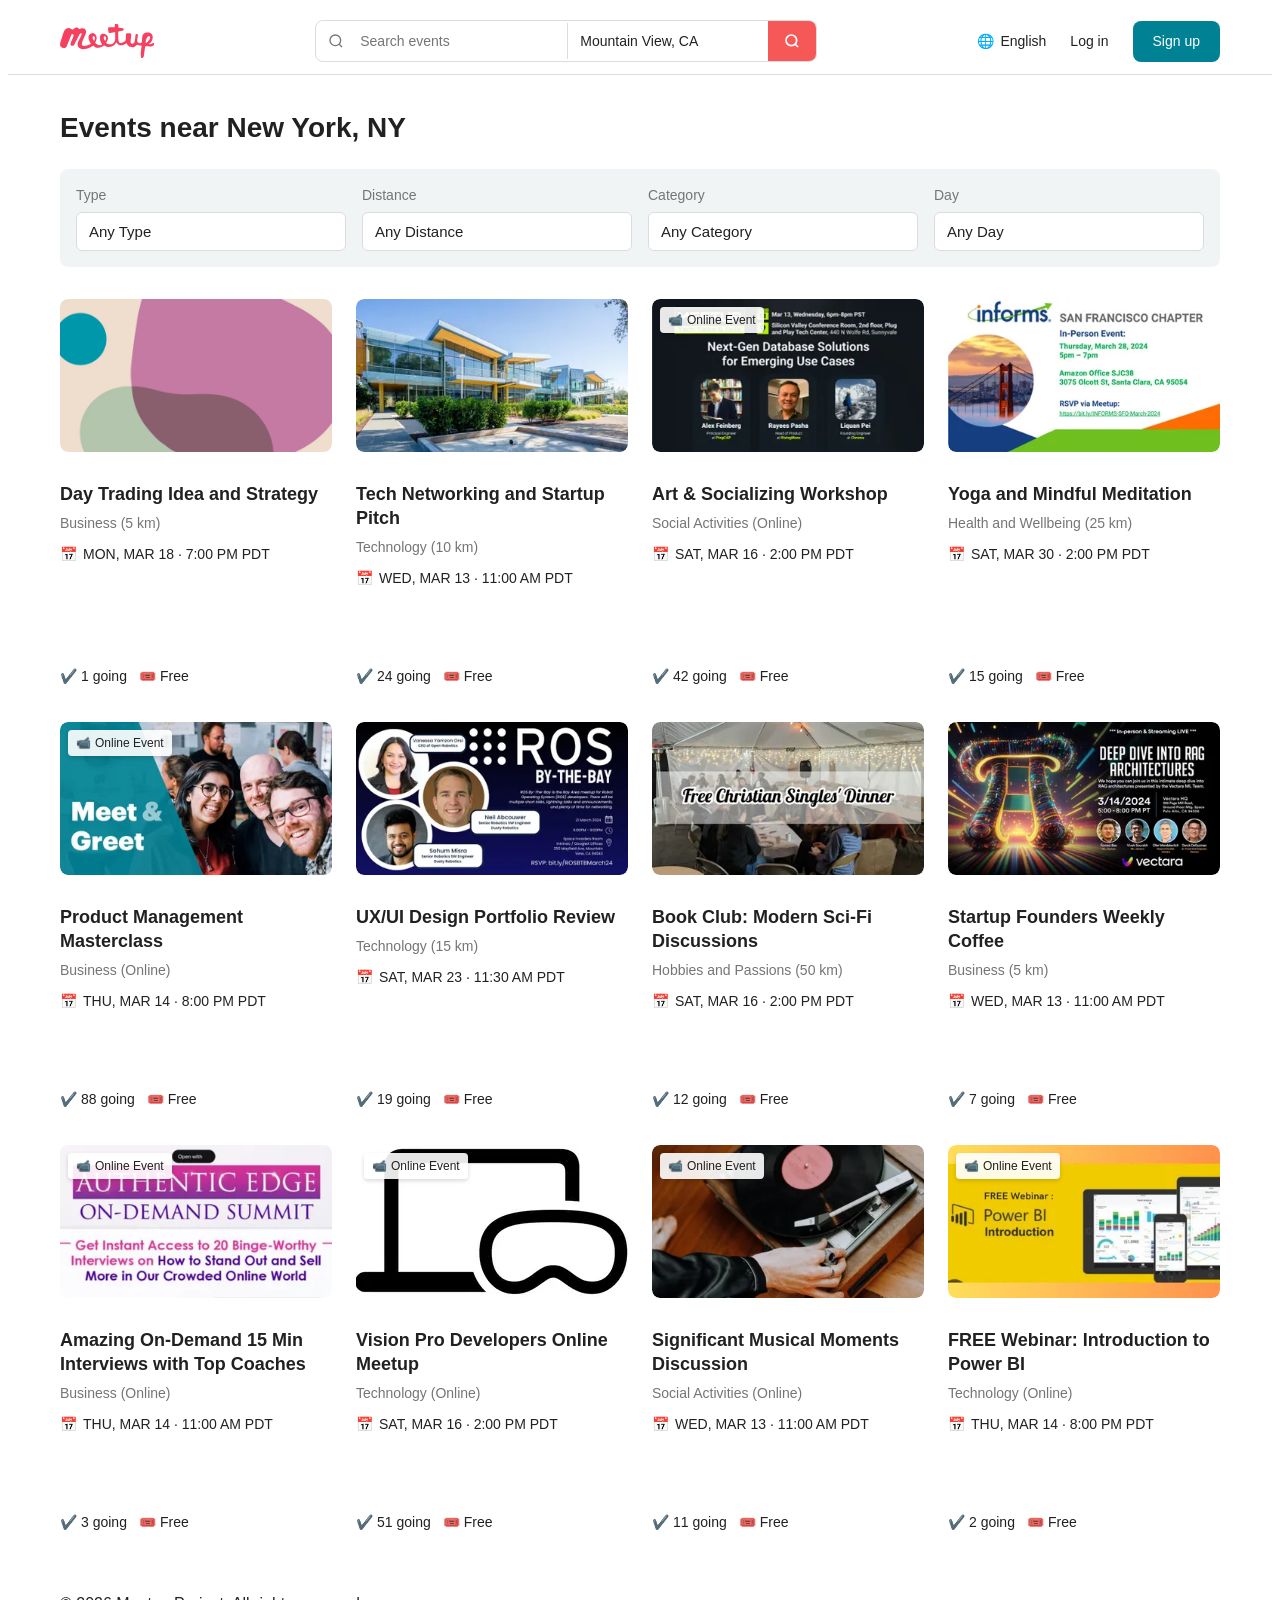
==== events.html @ db064e69 "feat: add Join Meetup banner section with precise colors and sizes from Figma" ====
<!doctype html>
<html lang="en">
  <head>
    <meta charset="UTF-8" />
    <meta name="viewport" content="width=device-width, initial-scale=1.0" />
    <link rel="stylesheet" href="styles/style.css" />
    <link rel="stylesheet" href="styles/filter.css" />
    <title>Document</title>
  </head>
  <body>
    <!-- 1. НАВБАР -->
    <header class="navbar">
      <div class="container navbarContent">
        <a href="index.html" class="navbarLogo">
          <img src="styles/images/logo.svg" alt="Meetup" />
        </a>

        <div class="navbarSearch">
          <div class="searchInputWrapper">
            <span class="searchIcon">
              <svg
                width="16"
                height="16"
                viewBox="0 0 24 24"
                fill="none"
                stroke="#757575"
                stroke-width="2"
              >
                <circle cx="11" cy="11" r="8"></circle>
                <line x1="21" y1="21" x2="16.65" y2="16.65"></line>
              </svg>
            </span>
            <input
              type="text"
              placeholder="Search events"
              class="searchEventsInput"
            />
          </div>

          <!-- ИСПРАВЛЕНО: Вместо инпута теперь селект выбора города -->
          <select class="searchLocationSelect">
            <option value="Mountain View, CA">Mountain View, CA</option>
            <option value="New York, NY">New York, NY</option>
            <option value="Orlando, FL">Orlando, FL</option>
          </select>

          <button class="navbarSearchBtn">
            <svg
              width="16"
              height="16"
              viewBox="0 0 24 24"
              fill="none"
              stroke="white"
              stroke-width="2.5"
            >
              <circle cx="11" cy="11" r="8"></circle>
              <line x1="21" y1="21" x2="16.65" y2="16.65"></line>
            </svg>
          </button>
        </div>

        <div class="navbarActions">
          <div class="langSelector">
            <span class="langGlobe">🌐</span>
            <span class="langText">English</span>
          </div>
          <a href="#" class="loginLink">Log in</a>
          <a href="#" class="signUpBtn">Sign up</a>
        </div>
      </div>
    </header>

    <!-- 2. ОСНОВНОЙ КОНТЕНТ -->
    <main class="container">
      <h1 class="pageTitle">Events near New York, NY</h1>

      <!-- Блок фильтров -->
      <div class="filtersContainer">
        <div class="filterGroup">
          <label for="filterType">Type</label>
          <select id="filterType">
            <option value="all">Any Type</option>
            <option value="Online">Online</option>
            <option value="Offline">Offline</option>
          </select>
        </div>

        <div class="filterGroup">
          <label for="filterDistance">Distance</label>
          <select id="filterDistance">
            <option value="all">Any Distance</option>
            <option value="5 km">5 km</option>
            <option value="10 km">10 km</option>
            <option value="15 km">15 km</option>
            <option value="25 km">25 km</option>
            <option value="50 km">50 km</option>
            <option value="75 km">75 km</option>
            <option value="100 km">100 km</option>
          </select>
        </div>

        <div class="filterGroup">
          <label for="filterCategory">Category</label>
          <select id="filterCategory">
            <option value="all">Any Category</option>
            <option value="Social Activities">Social Activities</option>
            <option value="Hobbies and Passions">Hobbies and Passions</option>
            <option value="Health and Wellbeing">Health and Wellbeing</option>
            <option value="Business">Business</option>
            <option value="Technology">Technology</option>
          </select>
        </div>

        <div class="filterGroup">
          <label for="filterDate">Day</label>
          <select id="filterDate">
            <option value="all">Any Day</option>
            <option value="Mar 13, 11:00 AM">Mar 13, 11:00 AM</option>
            <option value="Mar 14, 11:00 AM">Mar 14, 11:00 AM</option>
            <option value="Mar 14, 8:00 PM">Mar 14, 8:00 PM</option>
            <option value="Mar 16, 2:00 PM">Mar 16, 2:00 PM</option>
            <option value="Mar 23, 11:30 AM">Mar 23, 11:30 AM</option>
            <option value="Mar 30, 2:00 PM">Mar 30, 2:00 PM</option>
          </select>
        </div>
      </div>

      <div id="eventsGrid" class="eventsGrid"></div>
    </main>

    <!-- 3. ФУТЕР -->
    <footer class="footer">
      <div class="container footerContent">
        <p>&copy; 2026 Meetup Project. All rights reserved.</p>
      </div>
    </footer>
  </body>
  <script src="scripts/data.js"></script>
  <script src="scripts/main.js"></script>
</html>
---- styles/style.css ----
body {
  font-family: "Roboto", sans-serif;
  color: #212121;
  background-color: #ffffff;
  line-height: 1.5;
  -webkit-font-smoothing: antialiased;
}

input,
select,
textarea,
button {
  font-family: inherit;
}

.container {
  width: 100%;
  max-width: 1200px;
  margin: 0 auto;
  padding: 0 20px;
  box-sizing: border-box;
}
.searchLocationSelect {
  border: none;
  padding: 10px 40px 10px 12px;
  font-size: 14px;
  color: #212121;
  outline: none;
  width: 40%;
  background-color: #ffffff;
  cursor: pointer;

  appearance: none;
  -webkit-appearance: none;
  -moz-appearance: none;
  background-image: url("data:image/svg+xml;utf8,<svg xmlns='http://w3.org' width='24' height='24' viewBox='0 0 24 24' fill='none' stroke='%23757575' stroke-width='2' stroke-linecap='round' stroke-linejoin='round'><polyline points='6 9 12 15 18 9'></polyline></svg>");
  background-repeat: no-repeat;
  background-position: right 12px center;
  background-size: 14px;
}

.searchLocationSelect:focus,
.searchEventsInput:focus {
  outline: none;
}

a {
  text-decoration: none;
  color: inherit;
}

.navbar {
  background-color: #ffffff;
  border-bottom: 1px solid #dcdcdc;
  padding: 12px 0;
  position: sticky;
  top: 0;
  z-index: 100;
}

.navbarContent {
  display: flex;
  align-items: center;
  justify-content: space-between;
  gap: 20px;
}

/* Логотип */
.navbarLogo img {
  height: 34px;
  display: block;
}

/* Центральный поиск */
.navbarSearch {
  display: flex;
  align-items: center;
  border: 1px solid #dcdcdc;
  border-radius: 8px;
  overflow: hidden;
  max-width: 500px;
  width: 100%;
  background-color: #ffffff;
}

.searchInputWrapper {
  display: flex;
  align-items: center;
  flex: 1;
  border-right: 1px solid #dcdcdc;
  padding-left: 12px;
}

.searchIcon {
  display: flex;
  align-items: center;
  margin-right: 4px;
}

.searchEventsInput,
.searchLocationInput {
  border: none;
  padding: 10px 12px;
  font-size: 14px;
  color: #212121;
  outline: none;
  width: 100%;
}

.searchLocationInput {
  width: 40%;
}

.navbarSearchBtn {
  background-color: #f65858;
  border: none;
  padding: 0 16px;
  height: 40px;
  display: flex;
  align-items: center;
  justify-content: center;
  cursor: pointer;
  transition: background-color 0.2s ease;
}

.navbarSearchBtn:hover {
  background-color: #e04444;
}

.navbarActions {
  display: flex;
  align-items: center;
  gap: 24px;
}

.langSelector {
  display: flex;
  align-items: center;
  gap: 6px;
  cursor: pointer;
  font-size: 14px;
  font-weight: 500;
  color: #212121;
}

.loginLink {
  font-size: 14px;
  font-weight: 500;
  color: #212121;
  text-decoration: none;
  transition: color 0.2s ease;
}

.loginLink:hover {
  color: #f65858;
}

.signUpBtn {
  background-color: #008294;
  color: #ffffff;
  padding: 10px 20px;
  border-radius: 8px;
  font-size: 14px;
  font-weight: 500;
  text-decoration: none;
  transition: background-color 0.2s ease;
}

.signUpBtn:hover {
  background-color: #006977;
}
---- styles/filter.css ----
.pageTitle {
  font-size: 28px;
  font-weight: 700;
  color: #212121;
  margin: 32px 0 20px 0;
}

.filtersContainer {
  display: flex;
  gap: 16px;
  background-color: #f1f4f5;
  padding: 16px;
  border-radius: 8px;
  margin-bottom: 32px;
}

.filterGroup {
  display: flex;
  flex-direction: column;
  gap: 6px;
  flex: 1;
}

.filterGroup label {
  font-size: 14px;
  font-weight: 500;
  color: #757575;
}

.filterGroup select {
  font-size: 15px;
  color: #212121;
  padding: 10px 12px;
  border: 1px solid #dcdcdc;
  border-radius: 6px;
  background-color: #ffffff;
  outline: none;
  cursor: pointer;
  transition:
    border-color 0.2s ease,
    box-shadow 0.2s ease;
  appearance: none;
  -webkit-appearance: none;
  -moz-appearance: none;
  background-image: url("data:image/svg+xml;utf8,<svg xmlns='http://w3.org' width='24' height='24' viewBox='0 0 24 24' fill='none' stroke='%23757575' stroke-width='2' stroke-linecap='round' stroke-linejoin='round'><polyline points='6 9 12 15 18 9'></polyline></svg>");
  background-repeat: no-repeat;
  background-position: right 12px center;
  background-size: 16px;
  padding-right: 40px;
}

.filterGroup select:hover {
  border-color: #b0b0b0;
}

.filterGroup select:focus {
  border-color: #008294;
  box-shadow: 0 0 0 3px rgba(0, 130, 148, 0.15);
}

.noEventsMessage {
  font-size: 16px;
  color: #757575;
  grid-column: 1 / -1;
  text-align: center;
  padding: 40px 0;
}

.sectionHeader {
  display: flex;
  justify-content: space-between;
  align-items: center;
  margin-top: 40px;
  margin-bottom: 28px;
  border-bottom: 1px solid #f0f0f0;
  padding-bottom: 8px;
}

.sectionTitle {
  font-weight: 700;
  font-size: 28px;
  line-height: 36px;
  color: #212121;
  margin: 0;
}

.locationHighlight {
  color: #00798a;
  font-style: normal;
}

.seeAllLink {
  font-weight: 500;
  font-size: 16px;
  color: #00798a;
  line-height: 1;
  transition: color 0.2s ease;
}

.seeAllLink:hover {
  color: #006270;
  text-decoration: underline;
}

.indexEventsGrid,
.eventsGrid,
.onlineEventsGrid {
  display: flex;
  flex-direction: row;
  flex-wrap: wrap;
  gap: 24px;
  margin-top: 0px;
  margin-bottom: 48px;
}

.eventImageContainer {
  position: relative;
  width: 272px;
  height: 153px;
  overflow: hidden;
  border-radius: 8px;
}

.eventCard {
  width: 272px;
  height: 399px;
  background-color: #ffffff;
  display: flex;
  flex-direction: column;
  cursor: pointer;
  text-decoration: none;
  color: inherit;
}

.eventImage {
  width: 272px;
  height: 153px;
  object-fit: cover;
  display: block;
  border-radius: 8px;
}

.eventInfo {
  padding: 12px 0;
  display: flex;
  flex-direction: column;
  flex-grow: 1;
}

.eventTitle {
  font-weight: 700;
  font-size: 18px;
  line-height: 24px;
  color: #212121;
  margin-bottom: 8px;
}

.eventCategory {
  font-weight: 500;
  font-size: 14px;
  line-height: 18px;
  color: #757575;
  margin-bottom: 12px;
}

.eventDate {
  font-weight: 400;
  font-size: 14px;
  line-height: 20px;
  color: #212121;
  margin-bottom: 8px;
  display: flex;
  align-items: center;
  gap: 6px;
}

.eventMeta {
  display: flex;
  align-items: center;
  gap: 12px;
  font-weight: 400;
  font-size: 14px;
  line-height: 20px;
  color: #212121;
  margin-top: auto;
}

.eventAttendees,
.eventPrice {
  display: flex;
  align-items: center;
  gap: 4px;
}

.onlineBadge {
  position: absolute;
  top: 8px;
  left: 8px;
  background-color: rgba(255, 255, 255, 0.9);
  color: #212121;
  font-size: 12px;
  font-weight: 500;
  padding: 4px 8px;
  border-radius: 4px;
  box-shadow: 0 2px 4px rgba(0, 0, 0, 0.15);
  display: flex;
  align-items: center;
  z-index: 2;
  pointer-events: none;
}

.onlineIcon {
  margin-right: 4px;
  display: inline-block;
}
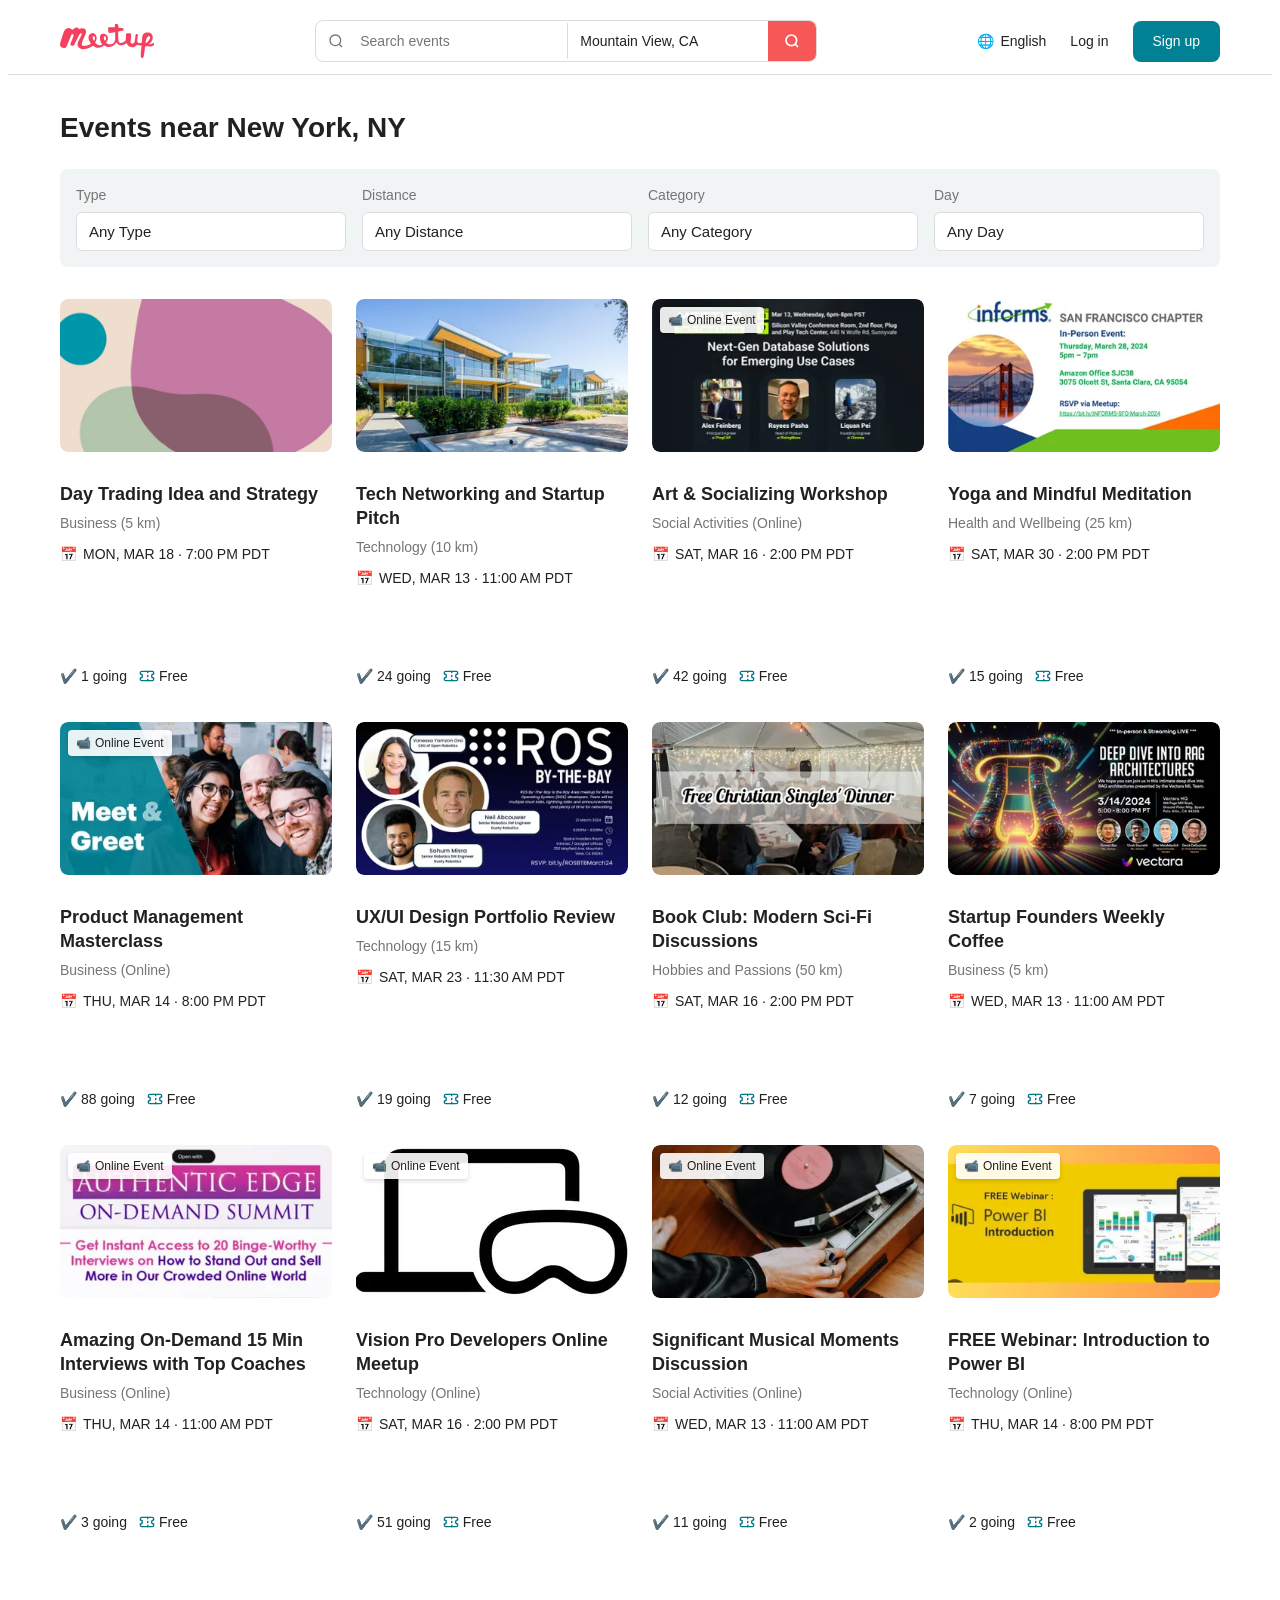
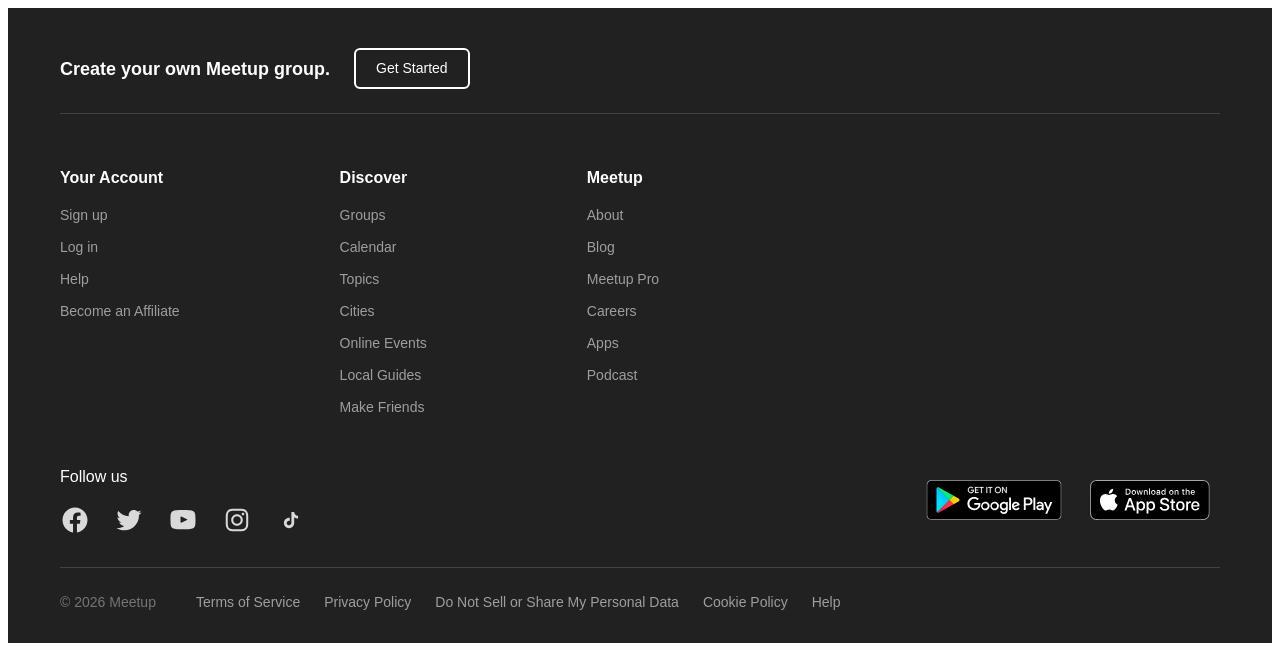
==== commit 0eb2ed32: "style: full remake of footer layout" ====
--- a/events.html
+++ b/events.html
@@ -8,7 +8,6 @@
     <title>Document</title>
   </head>
   <body>
-    <!-- 1. НАВБАР -->
     <header class="navbar">
       <div class="container navbarContent">
         <a href="index.html" class="navbarLogo">
@@ -36,8 +35,6 @@
               class="searchEventsInput"
             />
           </div>
-
-          <!-- ИСПРАВЛЕНО: Вместо инпута теперь селект выбора города -->
           <select class="searchLocationSelect">
             <option value="Mountain View, CA">Mountain View, CA</option>
             <option value="New York, NY">New York, NY</option>
@@ -69,12 +66,8 @@
         </div>
       </div>
     </header>
-
-    <!-- 2. ОСНОВНОЙ КОНТЕНТ -->
     <main class="container">
       <h1 class="pageTitle">Events near New York, NY</h1>
-
-      <!-- Блок фильтров -->
       <div class="filtersContainer">
         <div class="filterGroup">
           <label for="filterType">Type</label>
@@ -128,10 +121,148 @@
       <div id="eventsGrid" class="eventsGrid"></div>
     </main>
 
-    <!-- 3. ФУТЕР -->
     <footer class="footer">
       <div class="container footerContent">
-        <p>&copy; 2026 Meetup Project. All rights reserved.</p>
+        <div class="footerTopRow">
+          <span class="footerCreateText">Create your own Meetup group.</span>
+          <a href="events.html" class="footerGetStartedBtn">Get Started</a>
+        </div>
+        <div class="footerLinksRow">
+          <div class="footerColumn">
+            <h4 class="footerColumnTitle">Your Account</h4>
+            <a href="#" class="footerLink" onclick="event.preventDefault()"
+              >Sign up</a
+            >
+            <a href="#" class="footerLink" onclick="event.preventDefault()"
+              >Log in</a
+            >
+            <a href="#" class="footerLink" onclick="event.preventDefault()"
+              >Help</a
+            >
+            <a href="#" class="footerLink" onclick="event.preventDefault()"
+              >Become an Affiliate</a
+            >
+          </div>
+          <div class="footerColumn">
+            <h4 class="footerColumnTitle">Discover</h4>
+            <a href="#" class="footerLink" onclick="event.preventDefault()"
+              >Groups</a
+            >
+            <a href="#" class="footerLink" onclick="event.preventDefault()"
+              >Calendar</a
+            >
+            <a href="#" class="footerLink" onclick="event.preventDefault()"
+              >Topics</a
+            >
+            <a href="#" class="footerLink" onclick="event.preventDefault()"
+              >Cities</a
+            >
+            <a href="#" class="footerLink" onclick="event.preventDefault()"
+              >Online Events</a
+            >
+            <a href="#" class="footerLink" onclick="event.preventDefault()"
+              >Local Guides</a
+            >
+            <a href="#" class="footerLink" onclick="event.preventDefault()"
+              >Make Friends</a
+            >
+          </div>
+          <div class="footerColumn">
+            <h4 class="footerColumnTitle">Meetup</h4>
+            <a href="#" class="footerLink" onclick="event.preventDefault()"
+              >About</a
+            >
+            <a href="#" class="footerLink" onclick="event.preventDefault()"
+              >Blog</a
+            >
+            <a href="#" class="footerLink" onclick="event.preventDefault()"
+              >Meetup Pro</a
+            >
+            <a href="#" class="footerLink" onclick="event.preventDefault()"
+              >Careers</a
+            >
+            <a href="#" class="footerLink" onclick="event.preventDefault()"
+              >Apps</a
+            >
+            <a href="#" class="footerLink" onclick="event.preventDefault()"
+              >Podcast</a
+            >
+          </div>
+        </div>
+        <div class="footerSocialRow">
+          <div class="footerFollowBlock">
+            <span class="footerFollowText">Follow us</span>
+            <div class="footerSocialIcons">
+              <a href="#" onclick="event.preventDefault()"
+                ><img
+                  src="styles/images/Facebook.svg"
+                  alt="Facebook"
+                  class="socialIcon"
+              /></a>
+              <a href="#" onclick="event.preventDefault()"
+                ><img
+                  src="styles/images/Twitter.svg"
+                  alt="Twitter"
+                  class="socialIcon"
+              /></a>
+              <a href="#" onclick="event.preventDefault()"
+                ><img
+                  src="styles/images/YouTube.svg"
+                  alt="YouTube"
+                  class="socialIcon"
+              /></a>
+              <a href="#" onclick="event.preventDefault()"
+                ><img
+                  src="styles/images/Instagram.svg"
+                  alt="Instagram"
+                  class="socialIcon"
+              /></a>
+              <a href="#" onclick="event.preventDefault()"
+                ><img
+                  src="styles/images/TikTok.svg"
+                  alt="TikTok"
+                  class="socialIcon"
+              /></a>
+            </div>
+          </div>
+
+          <div class="footerAppLinks">
+            <a href="#" onclick="event.preventDefault()">
+              <img
+                src="styles/images/download2.svg"
+                alt="Get it on Google Play"
+                class="googlePlayImg"
+              />
+            </a>
+            <a href="#" onclick="event.preventDefault()">
+              <img
+                src="styles/images/download1.svg"
+                alt="Download on the App Store"
+                class="appStoreImg"
+              />
+            </a>
+          </div>
+        </div>
+        <div class="footerBottomRow">
+          <span class="footerCopyright">&copy; 2026 Meetup</span>
+          <div class="footerLegalLinks">
+            <a href="#" class="legalLink" onclick="event.preventDefault()"
+              >Terms of Service</a
+            >
+            <a href="#" class="legalLink" onclick="event.preventDefault()"
+              >Privacy Policy</a
+            >
+            <a href="#" class="legalLink" onclick="event.preventDefault()"
+              >Do Not Sell or Share My Personal Data</a
+            >
+            <a href="#" class="legalLink" onclick="event.preventDefault()"
+              >Cookie Policy</a
+            >
+            <a href="#" class="legalLink" onclick="event.preventDefault()"
+              >Help</a
+            >
+          </div>
+        </div>
       </div>
     </footer>
   </body>
--- a/styles/style.css
+++ b/styles/style.css
@@ -65,13 +65,11 @@
   gap: 20px;
 }
 
-/* Логотип */
 .navbarLogo img {
   height: 34px;
   display: block;
 }
 
-/* Центральный поиск */
 .navbarSearch {
   display: flex;
   align-items: center;
@@ -169,3 +167,318 @@
 .signUpBtn:hover {
   background-color: #006977;
 }
+
+.popularCitiesSection {
+  margin-top: 48px;
+  margin-bottom: 60px;
+}
+
+.citiesMainTitle {
+  font-weight: 700;
+  font-size: 28px;
+  line-height: 36px;
+  color: #212121;
+  margin: 0 0 8px 0;
+}
+
+.citiesSubtitle {
+  font-weight: 400;
+  font-size: 16px;
+  line-height: 24px;
+  color: #757575;
+  margin-bottom: 32px;
+}
+
+.citiesContainer {
+  display: flex;
+  flex-direction: row;
+  flex-wrap: nowrap;
+  justify-content: space-between;
+  gap: 20px;
+  width: 100%;
+}
+
+.cityCard {
+  display: flex;
+  flex-direction: column;
+  align-items: center;
+  gap: 16px;
+  cursor: pointer;
+  transition: transform 0.2s ease;
+}
+
+.cityCard:hover {
+  transform: translateY(-4px);
+}
+
+.cityImageWrapper {
+  width: 205px;
+  height: 205px;
+  border-radius: 50%;
+  overflow: hidden;
+  box-shadow: 0 4px 12px rgba(0, 0, 0, 0.05);
+}
+
+.cityImage {
+  width: 100%;
+  height: 100%;
+  object-fit: cover;
+  display: block;
+}
+
+.cityName {
+  font-weight: 700;
+  font-size: 16px;
+  line-height: 20px;
+  color: #212121;
+}
+
+.friendshipsSection {
+  margin-top: 48px;
+  margin-bottom: 64px;
+}
+
+.friendshipsMainTitle {
+  font-weight: 700;
+  font-size: 28px;
+  line-height: 36px;
+  color: #212121;
+  margin: 0 0 8px 0;
+}
+
+.friendshipsSubtitle {
+  font-weight: 400;
+  font-size: 16px;
+  line-height: 24px;
+  color: #757575;
+  margin-bottom: 32px;
+  max-width: 900px;
+}
+
+.friendshipsContainer {
+  display: flex;
+  flex-direction: row;
+  flex-wrap: nowrap;
+  justify-content: space-between;
+  gap: 32px;
+  width: 100%;
+}
+
+.friendshipCard {
+  flex: 1;
+  display: flex;
+  flex-direction: column;
+  align-items: flex-start;
+}
+
+.friendshipImgWrapper {
+  width: 376px;
+  height: 192px;
+  border-radius: 8px;
+  overflow: hidden;
+  margin-bottom: 20px;
+}
+
+.friendshipImage {
+  width: 100%;
+  height: 100%;
+  object-fit: cover;
+  display: block;
+}
+
+.friendshipCardTitle {
+  font-weight: 700;
+  font-size: 18px;
+  line-height: 24px;
+  color: #212121;
+  margin: 0 0 12px 0;
+  min-height: 48px;
+}
+
+.friendshipCardDescription {
+  font-weight: 400;
+  font-size: 14px;
+  line-height: 20px;
+  color: #757575;
+  margin-bottom: 16px;
+  display: block;
+  height: 80px;
+  overflow: hidden;
+}
+
+.friendshipCardLink {
+  font-weight: 500;
+  font-size: 14px;
+  line-height: 18px;
+  color: #00798a;
+  text-decoration: none;
+  margin-top: auto;
+  transition: color 0.2s ease;
+}
+
+.friendshipCardLink:hover {
+  color: #006270;
+  text-decoration: underline;
+}
+
+.footer {
+  background-color: #212121;
+  color: #ffffff;
+  padding: 40px 0 30px 0;
+  margin-top: 64px;
+  width: 100%;
+}
+
+.footerContent {
+  display: flex;
+  flex-direction: column;
+}
+
+.footerTopRow {
+  display: flex;
+  flex-direction: row;
+  align-items: center;
+  gap: 24px;
+  border-bottom: 1px solid #424242;
+  padding-bottom: 24px;
+  margin-bottom: 32px;
+}
+
+.footerCreateText {
+  font-weight: 700;
+  font-size: 18px;
+  line-height: 24px;
+}
+
+.footerGetStartedBtn {
+  display: inline-block;
+  border: 2px solid #ffffff;
+  color: #ffffff;
+  font-weight: 500;
+  font-size: 14px;
+  padding: 8px 20px;
+  border-radius: 6px;
+  text-decoration: none;
+  transition:
+    background-color 0.2s ease,
+    color 0.2s ease;
+}
+
+.footerGetStartedBtn:hover {
+  background-color: #ffffff;
+  color: #212121;
+}
+
+.footerLinksRow {
+  display: flex;
+  flex-direction: row;
+  justify-content: flex-start;
+  gap: 160px;
+  margin-bottom: 48px;
+}
+
+.footerColumn {
+  display: flex;
+  flex-direction: column;
+  gap: 12px;
+}
+
+.footerColumnTitle {
+  font-weight: 700;
+  font-size: 16px;
+  line-height: 22px;
+  color: #ffffff;
+  margin-bottom: 4px;
+}
+
+.footerLink {
+  font-weight: 400;
+  font-size: 14px;
+  line-height: 20px;
+  color: #9e9e9e;
+  text-decoration: none;
+  transition: color 0.2s ease;
+}
+
+.footerLink:hover {
+  color: #ffffff;
+}
+
+.footerSocialRow {
+  display: flex;
+  flex-direction: row;
+  justify-content: space-between;
+  align-items: center;
+  border-bottom: 1px solid #424242;
+  padding-bottom: 32px;
+  margin-bottom: 24px;
+}
+
+.footerFollowBlock {
+  display: flex;
+  flex-direction: column;
+  gap: 16px;
+}
+
+.footerFollowText {
+  font-weight: 500;
+  font-size: 16px;
+  color: #ffffff;
+}
+
+.footerSocialIcons {
+  display: flex;
+  flex-direction: row;
+  gap: 24px;
+}
+
+.socialIcon {
+  width: 30px;
+  height: 30px;
+  object-fit: contain;
+  display: block;
+}
+
+.footerAppLinks {
+  display: flex;
+  flex-direction: row;
+  gap: 16px;
+}
+
+.appStoreImg,
+.googlePlayImg {
+  width: 140px;
+  height: 40px;
+  object-fit: contain;
+  display: block;
+}
+
+.footerBottomRow {
+  display: flex;
+  flex-direction: row;
+  align-items: center;
+  gap: 40px;
+}
+
+.footerCopyright {
+  font-size: 14px;
+  color: #757575;
+}
+
+.footerLegalLinks {
+  display: flex;
+  flex-direction: row;
+  flex-wrap: wrap;
+  gap: 24px;
+}
+
+.legalLink {
+  font-size: 14px;
+  color: #9e9e9e;
+  text-decoration: none;
+  transition: color 0.2s ease;
+}
+
+.legalLink:hover {
+  color: #ffffff;
+}
--- a/styles/filter.css
+++ b/styles/filter.css
@@ -192,6 +192,12 @@
   gap: 4px;
 }
 
+.ticketIcon {
+  color: #00798a;
+  stroke: currentColor;
+  flex-shrink: 0;
+}
+
 .onlineBadge {
   position: absolute;
   top: 8px;
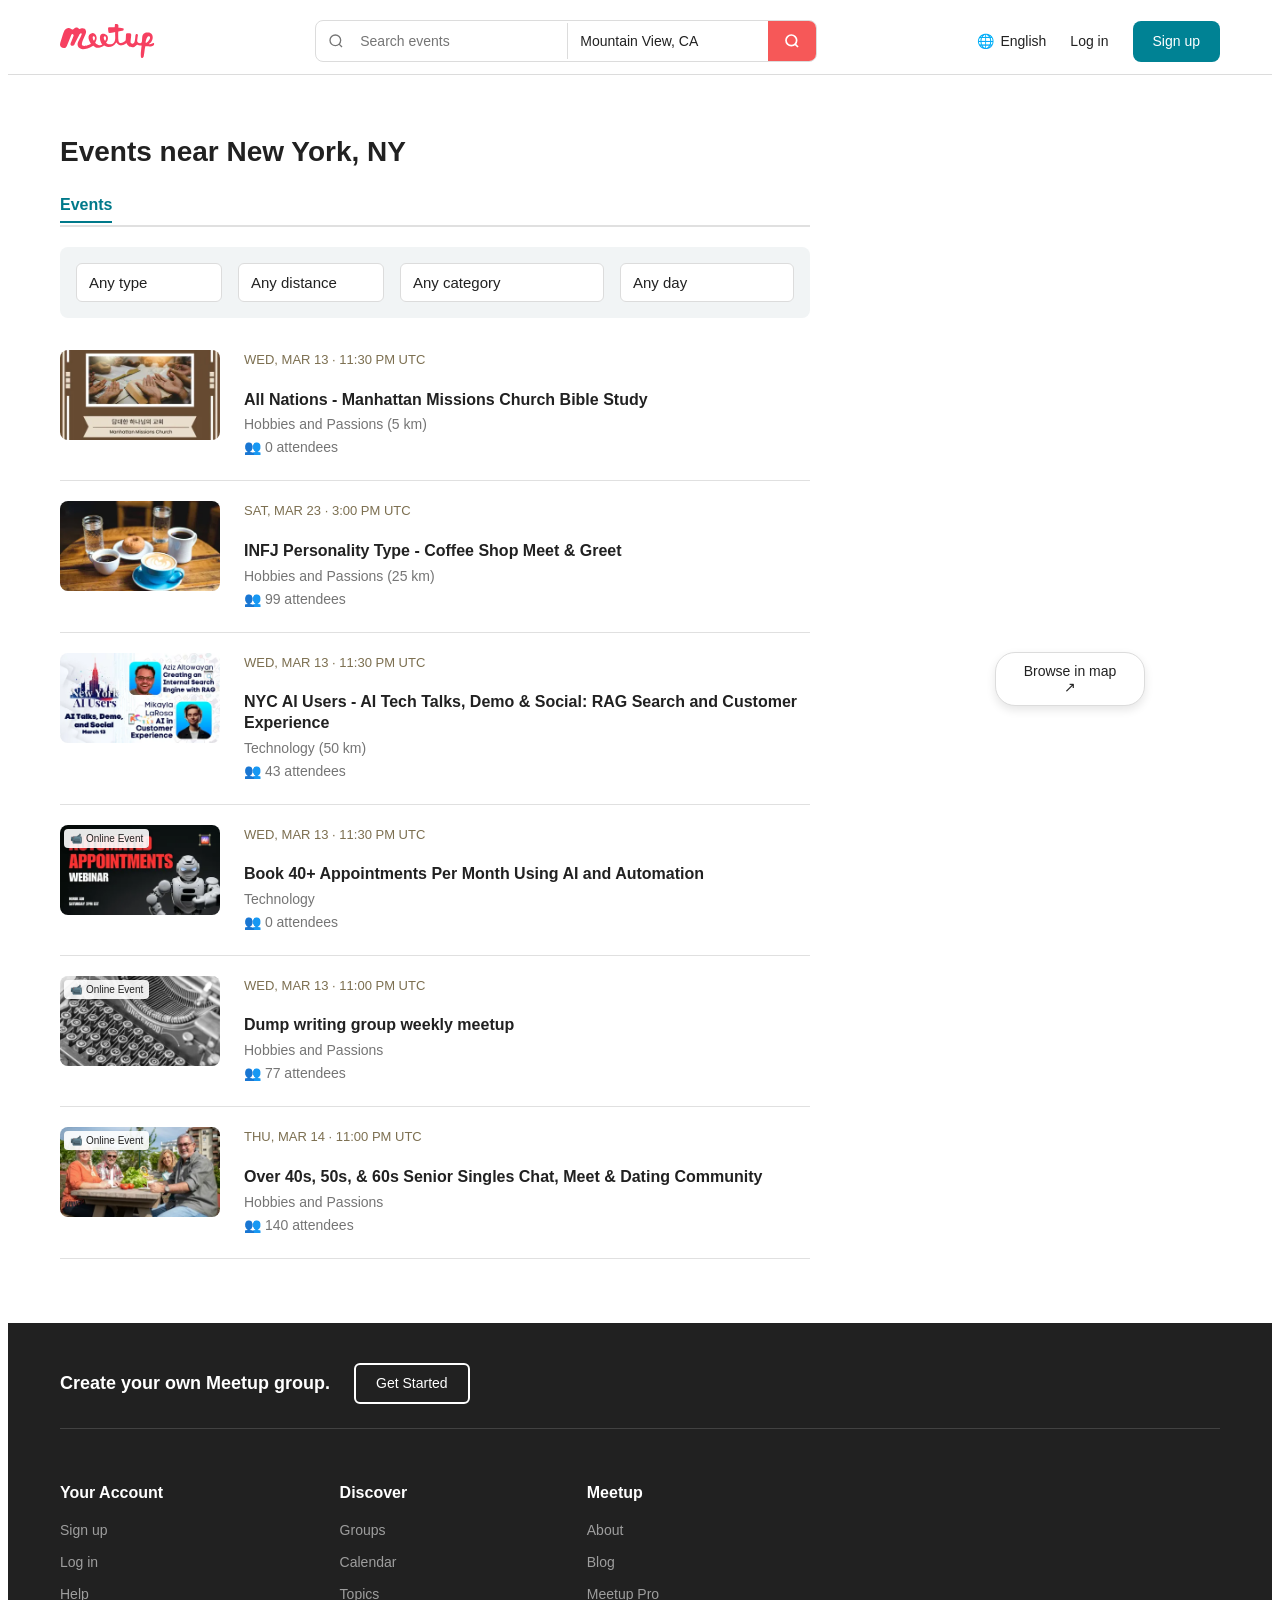
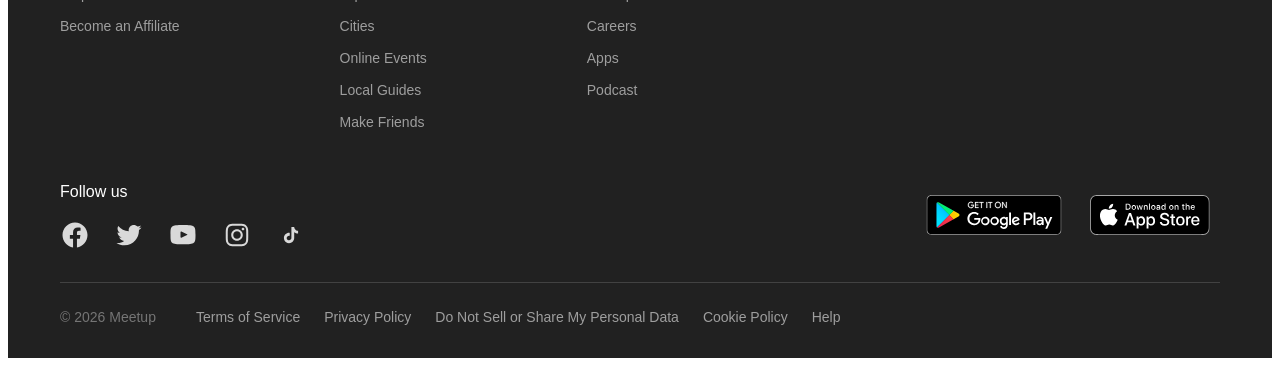
==== commit cc7b3a67: "feat: configure main page to display all 12 cards divided into 8 events and 4 online specials" ====
--- a/events.html
+++ b/events.html
@@ -66,59 +66,77 @@
         </div>
       </div>
     </header>
-    <main class="container">
-      <h1 class="pageTitle">Events near New York, NY</h1>
-      <div class="filtersContainer">
-        <div class="filterGroup">
-          <label for="filterType">Type</label>
-          <select id="filterType">
-            <option value="all">Any Type</option>
-            <option value="Online">Online</option>
-            <option value="Offline">Offline</option>
-          </select>
-        </div>
-
-        <div class="filterGroup">
-          <label for="filterDistance">Distance</label>
-          <select id="filterDistance">
-            <option value="all">Any Distance</option>
-            <option value="5 km">5 km</option>
-            <option value="10 km">10 km</option>
-            <option value="15 km">15 km</option>
-            <option value="25 km">25 km</option>
-            <option value="50 km">50 km</option>
-            <option value="75 km">75 km</option>
-            <option value="100 km">100 km</option>
-          </select>
-        </div>
-
-        <div class="filterGroup">
-          <label for="filterCategory">Category</label>
-          <select id="filterCategory">
-            <option value="all">Any Category</option>
-            <option value="Social Activities">Social Activities</option>
-            <option value="Hobbies and Passions">Hobbies and Passions</option>
-            <option value="Health and Wellbeing">Health and Wellbeing</option>
-            <option value="Business">Business</option>
-            <option value="Technology">Technology</option>
-          </select>
-        </div>
-
-        <div class="filterGroup">
-          <label for="filterDate">Day</label>
-          <select id="filterDate">
-            <option value="all">Any Day</option>
-            <option value="Mar 13, 11:00 AM">Mar 13, 11:00 AM</option>
-            <option value="Mar 14, 11:00 AM">Mar 14, 11:00 AM</option>
-            <option value="Mar 14, 8:00 PM">Mar 14, 8:00 PM</option>
-            <option value="Mar 16, 2:00 PM">Mar 16, 2:00 PM</option>
-            <option value="Mar 23, 11:30 AM">Mar 23, 11:30 AM</option>
-            <option value="Mar 30, 2:00 PM">Mar 30, 2:00 PM</option>
-          </select>
-        </div>
-      </div>
-
-      <div id="eventsGrid" class="eventsGrid"></div>
+    <main class="container eventsPageLayout">
+      <div class="eventsLeftColumn">
+        <h1 class="pageTitle">Events near New York, NY</h1>
+
+        <div class="eventsTabHeader">
+          <span class="activeTab">Events</span>
+        </div>
+        <div class="filtersContainer">
+          <div class="filterGroup">
+            <select id="filterType">
+              <option value="all">Any type</option>
+              <option value="Online">Online</option>
+              <option value="Offline">Offline</option>
+            </select>
+          </div>
+
+          <div class="filterGroup">
+            <select id="filterDistance">
+              <option value="all">Any distance</option>
+              <option value="5 km">5 km</option>
+              <option value="10 km">10 km</option>
+              <option value="15 km">15 km</option>
+              <option value="25 km">25 km</option>
+              <option value="50 km">50 km</option>
+              <option value="75 km">75 km</option>
+              <option value="100 km">100 km</option>
+            </select>
+          </div>
+
+          <div class="filterGroup">
+            <select id="filterCategory">
+              <option value="all">Any category</option>
+              <option value="Social Activities">Social Activities</option>
+              <option value="Hobbies and Passions">Hobbies and Passions</option>
+              <option value="Health and Wellbeing">Health and Wellbeing</option>
+              <option value="Business">Business</option>
+              <option value="Technology">Technology</option>
+            </select>
+          </div>
+
+          <div class="filterGroup">
+            <select id="filterDate">
+              <option value="all">Any day</option>
+              <option value="Mar 13, 11:00 AM">Mar 13, 11:00 AM</option>
+              <option value="Mar 14, 11:00 AM">Mar 14, 11:00 AM</option>
+              <option value="Mar 14, 8:00 PM">Mar 14, 8:00 PM</option>
+              <option value="Mar 16, 2:00 PM">Mar 16, 2:00 PM</option>
+              <option value="Mar 23, 11:30 AM">Mar 23, 11:30 AM</option>
+              <option value="Mar 30, 2:00 PM">Mar 30, 2:00 PM</option>
+            </select>
+          </div>
+        </div>
+        <div id="eventsGrid" class="eventsListContainer"></div>
+      </div>
+
+       <div class="mapWidgetContainer">
+            <iframe 
+              src="https://google.com" 
+              width="100%" 
+              height="260" 
+              style="border:0; display:block;" 
+              allowfullscreen="" 
+              loading="lazy" 
+              referrerpolicy="no-referrer-when-downgrade">
+            </iframe>
+            <button class="browseInMapBtn" onclick="event.preventDefault();">
+              Browse in map ↗
+            </button>
+          </div>
+        </div>
+      </div>
     </main>
 
     <footer class="footer">
--- a/styles/filter.css
+++ b/styles/filter.css
@@ -219,3 +219,150 @@
   margin-right: 4px;
   display: inline-block;
 }
+
+.eventsPageLayout {
+  display: flex;
+  flex-direction: row;
+  justify-content: space-between;
+  gap: 48px;
+  margin-top: 24px;
+}
+
+.eventsLeftColumn {
+  flex: 1;
+  max-width: 750px;
+}
+
+.eventsRightColumn {
+  width: 360px;
+}
+
+.eventsTabHeader {
+  border-bottom: 2px solid #e0e0e0;
+  margin-bottom: 20px;
+  padding-bottom: 8px;
+}
+
+.activeTab {
+  font-weight: 700;
+  color: #00798a;
+  border-bottom: 2px solid #00798a;
+  padding-bottom: 8px;
+}
+
+/* --- СТИЛИ ДЛЯ СТРОКИ МЕРОПРИЯТИЯ (LIST VIEW) --- */
+.eventsListContainer {
+  display: flex;
+  flex-direction: column;
+  gap: 20px;
+}
+
+.eventListRow {
+  display: flex;
+  flex-direction: row;
+  gap: 24px;
+  padding-bottom: 20px;
+  border-bottom: 1px solid #e0e0e0;
+  cursor: pointer;
+}
+
+.eventListImageWrapper {
+  position: relative;
+  width: 160px;
+  height: 90px;
+  border-radius: 8px;
+  overflow: hidden;
+  flex-shrink: 0;
+}
+
+.eventListImage {
+  width: 160px;
+  height: 90px;
+  object-fit: cover;
+  display: block;
+}
+
+.eventListInfo {
+  display: flex;
+  flex-direction: column;
+  justify-content: flex-start;
+}
+
+.eventListDate {
+  font-size: 13px;
+  font-weight: 500;
+  color: #7c6f50;
+  text-transform: uppercase;
+  margin-bottom: 4px;
+}
+
+.eventListTitle {
+  font-size: 16px;
+  font-weight: 700;
+  color: #212121;
+  line-height: 1.3;
+  margin-bottom: 4px;
+}
+
+.eventListCategory,
+.eventListAttendees {
+  font-size: 14px;
+  color: #757575;
+  margin-bottom: 2px;
+}
+
+/* --- СТИЛИ ДЛЯ ВИДЖЕТА КАРТЫ СБОКУ --- */
+.mapStickyWrapper {
+  position: sticky;
+  top: 90px;
+  background: #ffffff;
+  padding: 16px;
+  border-radius: 12px;
+  box-shadow: 0 4px 12px rgba(0, 0, 0, 0.05);
+}
+
+.mapLabel {
+  font-size: 14px;
+  color: #757575;
+}
+
+.mapLocationTitle {
+  font-size: 20px;
+  font-weight: 700;
+  color: #212121;
+  margin-bottom: 16px;
+}
+
+.mapWidgetContainer {
+  position: relative;
+  border-radius: 8px;
+  overflow: hidden;
+}
+
+.browseInMapBtn {
+  position: absolute;
+  top: 50%;
+  left: 50%;
+  transform: translate(-50%, -50%);
+  background-color: #ffffff;
+  color: #212121;
+  border: 1px solid #dcdcdc;
+  padding: 10px 20px;
+  border-radius: 20px;
+  font-weight: 500;
+  font-size: 14px;
+  cursor: pointer;
+  box-shadow: 0 4px 10px rgba(0, 0, 0, 0.1);
+  z-index: 10;
+  transition: background-color 0.2s;
+}
+
+.browseInMapBtn:hover {
+  background-color: #f5f5f5;
+}
+.eventListImageWrapper .onlineBadge {
+  top: 4px;
+  left: 4px;
+  padding: 2px 6px;
+  font-size: 10px;
+}
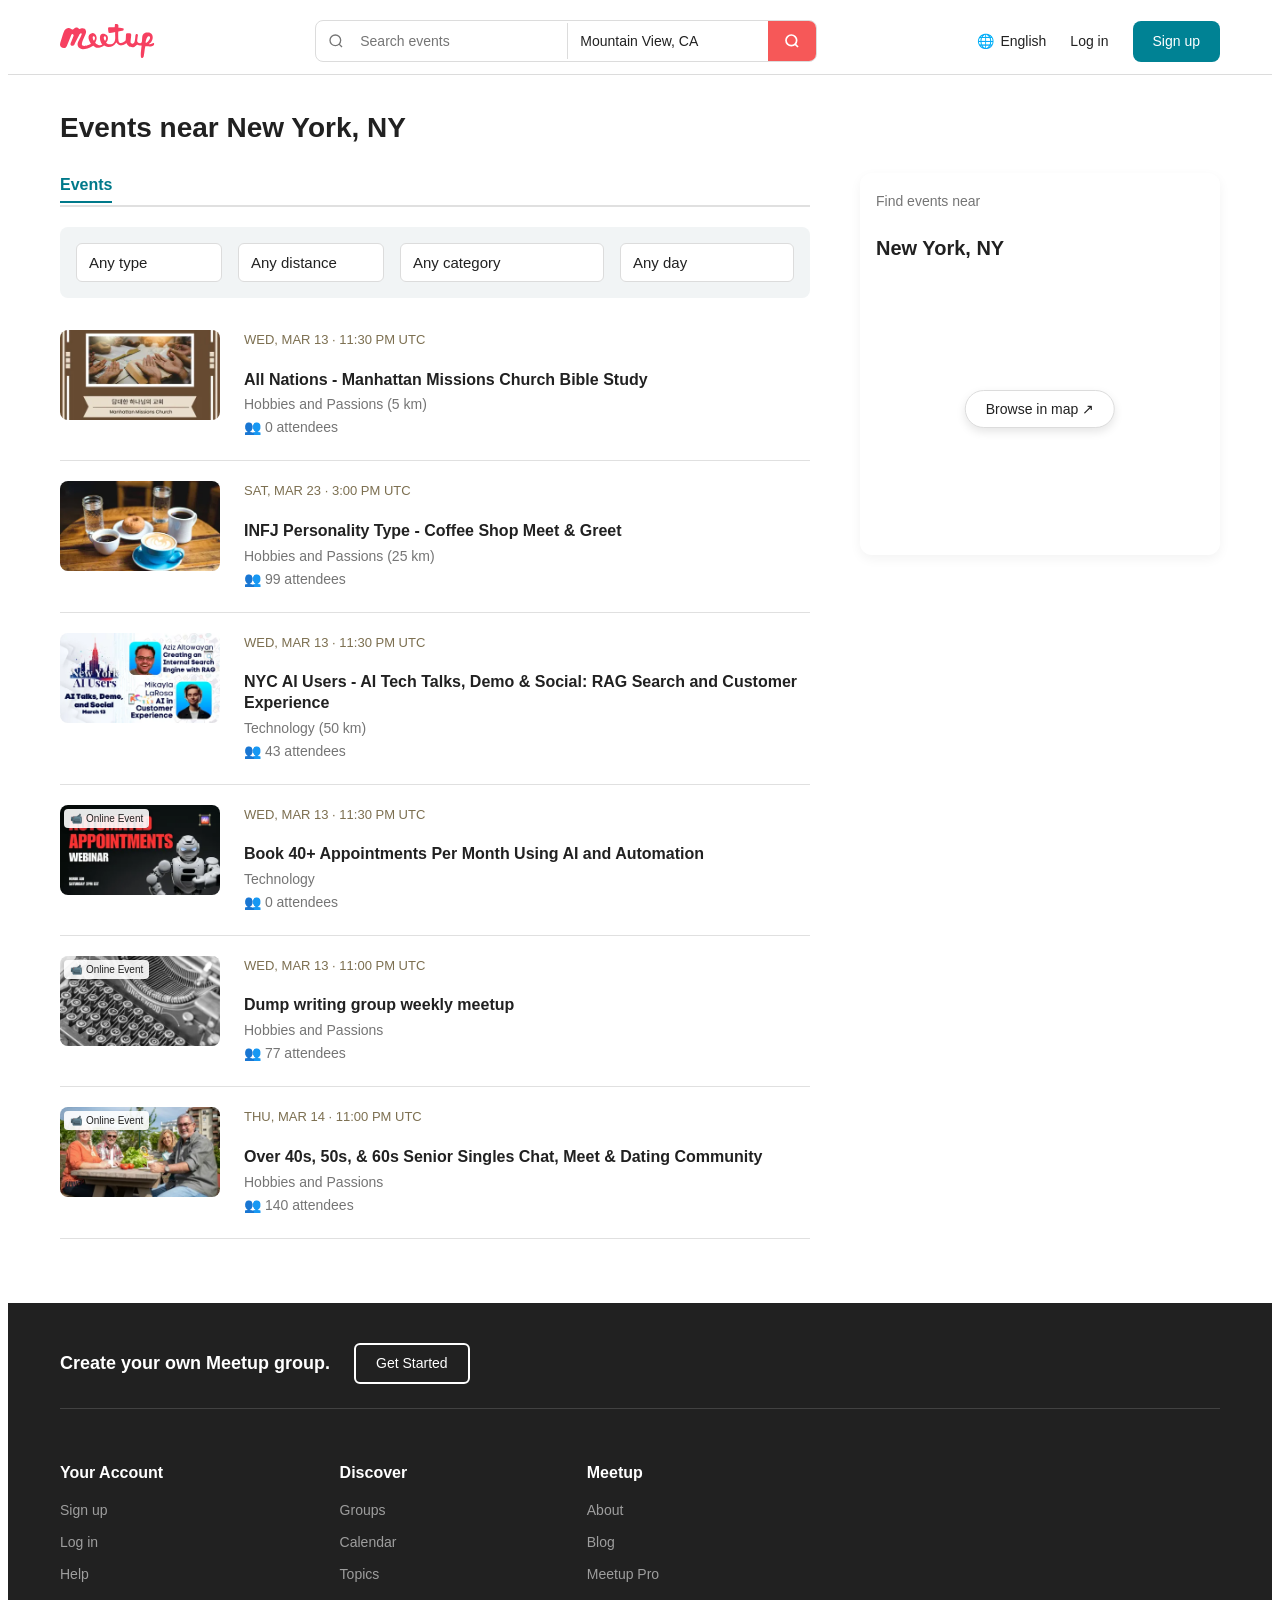
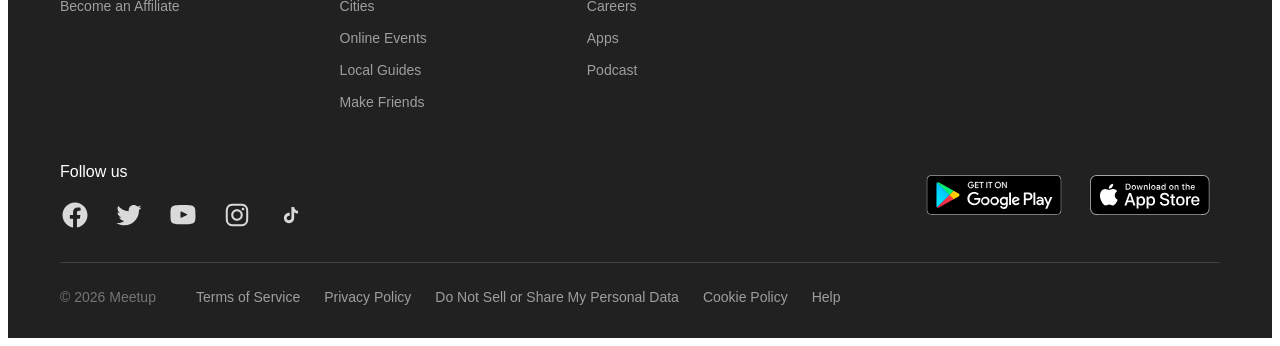
==== commit 4ea1f446: "fix: resolve minor layout bugs and enable map widget rendering" ====
--- a/events.html
+++ b/events.html
@@ -66,79 +66,92 @@
         </div>
       </div>
     </header>
-    <main class="container eventsPageLayout">
-      <div class="eventsLeftColumn">
-        <h1 class="pageTitle">Events near New York, NY</h1>
-
-        <div class="eventsTabHeader">
-          <span class="activeTab">Events</span>
-        </div>
-        <div class="filtersContainer">
-          <div class="filterGroup">
-            <select id="filterType">
-              <option value="all">Any type</option>
-              <option value="Online">Online</option>
-              <option value="Offline">Offline</option>
-            </select>
-          </div>
-
-          <div class="filterGroup">
-            <select id="filterDistance">
-              <option value="all">Any distance</option>
-              <option value="5 km">5 km</option>
-              <option value="10 km">10 km</option>
-              <option value="15 km">15 km</option>
-              <option value="25 km">25 km</option>
-              <option value="50 km">50 km</option>
-              <option value="75 km">75 km</option>
-              <option value="100 km">100 km</option>
-            </select>
-          </div>
-
-          <div class="filterGroup">
-            <select id="filterCategory">
-              <option value="all">Any category</option>
-              <option value="Social Activities">Social Activities</option>
-              <option value="Hobbies and Passions">Hobbies and Passions</option>
-              <option value="Health and Wellbeing">Health and Wellbeing</option>
-              <option value="Business">Business</option>
-              <option value="Technology">Technology</option>
-            </select>
-          </div>
-
-          <div class="filterGroup">
-            <select id="filterDate">
-              <option value="all">Any day</option>
-              <option value="Mar 13, 11:00 AM">Mar 13, 11:00 AM</option>
-              <option value="Mar 14, 11:00 AM">Mar 14, 11:00 AM</option>
-              <option value="Mar 14, 8:00 PM">Mar 14, 8:00 PM</option>
-              <option value="Mar 16, 2:00 PM">Mar 16, 2:00 PM</option>
-              <option value="Mar 23, 11:30 AM">Mar 23, 11:30 AM</option>
-              <option value="Mar 30, 2:00 PM">Mar 30, 2:00 PM</option>
-            </select>
-          </div>
-        </div>
-        <div id="eventsGrid" class="eventsListContainer"></div>
-      </div>
-
-       <div class="mapWidgetContainer">
-            <iframe 
-              src="https://google.com" 
-              width="100%" 
-              height="260" 
-              style="border:0; display:block;" 
-              allowfullscreen="" 
-              loading="lazy" 
-              referrerpolicy="no-referrer-when-downgrade">
-            </iframe>
-            <button class="browseInMapBtn" onclick="event.preventDefault();">
-              Browse in map ↗
-            </button>
+
+    <main class="container">
+      <h1 class="pageTitle">Events near New York, NY</h1>
+
+      <div class="eventsPageLayout">
+        <div class="eventsLeftColumn">
+          <div class="eventsTabHeader">
+            <span class="activeTab">Events</span>
+          </div>
+
+          <div class="filtersContainer">
+            <div class="filterGroup">
+              <select id="filterType">
+                <option value="all">Any type</option>
+                <option value="Online">Online</option>
+                <option value="Offline">Offline</option>
+              </select>
+            </div>
+
+            <div class="filterGroup">
+              <select id="filterDistance">
+                <option value="all">Any distance</option>
+                <option value="5 km">5 km</option>
+                <option value="10 km">10 km</option>
+                <option value="15 km">15 km</option>
+                <option value="25 km">25 km</option>
+                <option value="50 km">50 km</option>
+                <option value="75 km">75 km</option>
+                <option value="100 km">100 km</option>
+              </select>
+            </div>
+
+            <div class="filterGroup">
+              <select id="filterCategory">
+                <option value="all">Any category</option>
+                <option value="Social Activities">Social Activities</option>
+                <option value="Hobbies and Passions">
+                  Hobbies and Passions
+                </option>
+                <option value="Health and Wellbeing">
+                  Health and Wellbeing
+                </option>
+                <option value="Business">Business</option>
+                <option value="Technology">Technology</option>
+              </select>
+            </div>
+
+            <div class="filterGroup">
+              <select id="filterDate">
+                <option value="all">Any day</option>
+                <option value="Mar 13, 11:00 AM">Mar 13, 11:00 AM</option>
+                <option value="Mar 14, 11:00 AM">Mar 14, 11:00 AM</option>
+                <option value="Mar 14, 8:00 PM">Mar 14, 8:00 PM</option>
+                <option value="Mar 16, 2:00 PM">Mar 16, 2:00 PM</option>
+                <option value="Mar 23, 11:30 AM">Mar 23, 11:30 AM</option>
+                <option value="Mar 30, 2:00 PM">Mar 30, 2:00 PM</option>
+              </select>
+            </div>
+          </div>
+
+          <div id="eventsGrid" class="eventsListContainer"></div>
+        </div>
+
+        <div class="eventsRightColumn">
+          <div class="mapStickyWrapper">
+            <span class="mapLabel">Find events near</span>
+            <h3 class="mapLocationTitle">New York, NY</h3>
+
+            <div class="mapWidgetContainer">
+              <iframe
+                src="https://www.google.com/maps/embed?pb=!1m18!1m12!1m3!1d387196.07658606017!2d-74.30914537216543!3d40.69667270806194!2m3!1f0!2f0!3f0!3m2!1i1024!2i768!4f13.1!3m3!1m2!1s0x89c24fa5d33f083b%3A0xc80b8f06e177fe62!2z0J3RjNGOLdCZ0L7RgNC6LCDQodCo0JA!5e0!3m2!1sru!2str!4v1792399472376!5m2!1sru!2str"
+                width="100%"
+                height="260"
+                style="border: 0; display: block; border-radius: 8px"
+                allowfullscreen=""
+                loading="lazy"
+                referrerpolicy="strict-origin-when-cross-origin"
+              ></iframe>
+              <button class="browseInMapBtn" onclick="event.preventDefault()">
+                Browse in map ↗
+              </button>
+            </div>
           </div>
         </div>
       </div>
     </main>
-
     <footer class="footer">
       <div class="container footerContent">
         <div class="footerTopRow">
--- a/styles/filter.css
+++ b/styles/filter.css
@@ -335,8 +335,15 @@
 
 .mapWidgetContainer {
   position: relative;
+  width: 100%;
+  height: 260px;
   border-radius: 8px;
   overflow: hidden;
+}
+.mapWidgetContainer iframe {
+  width: 100%;
+  height: 100%;
+  display: block;
 }
 
 .browseInMapBtn {
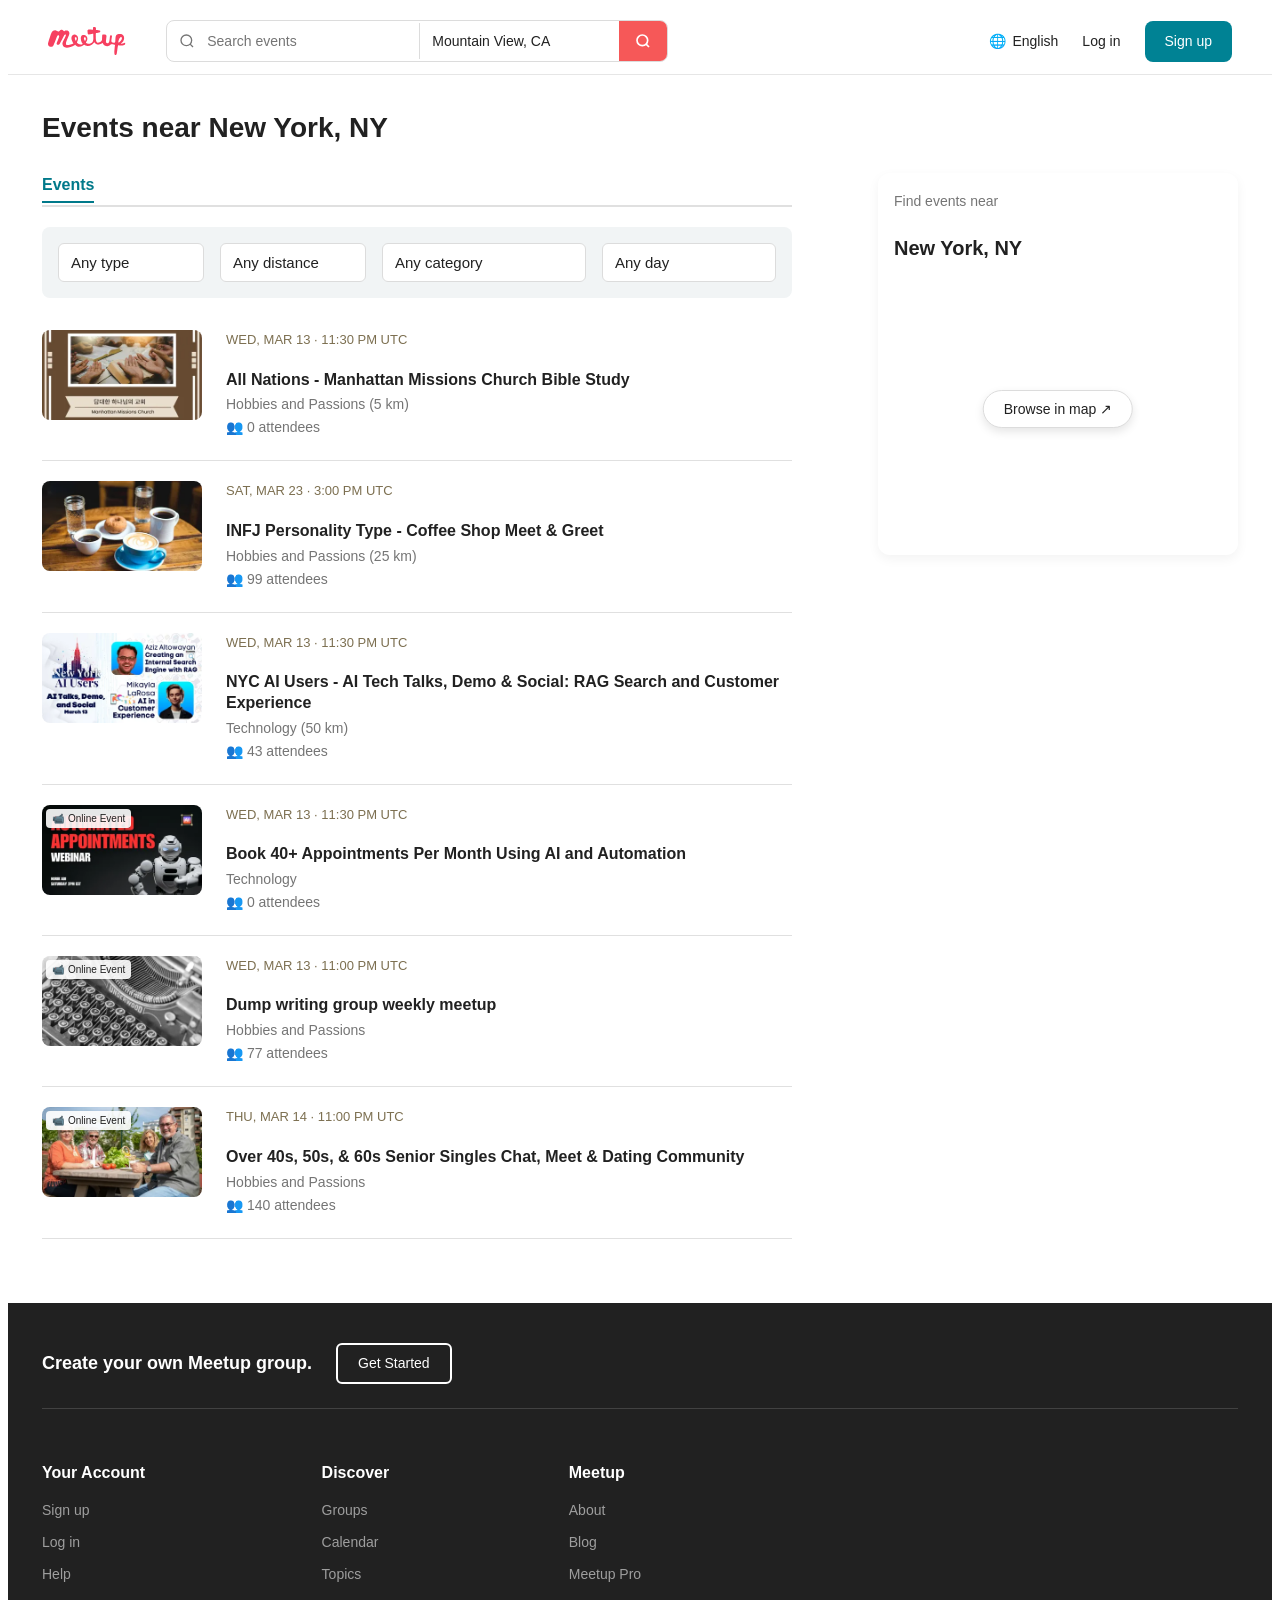
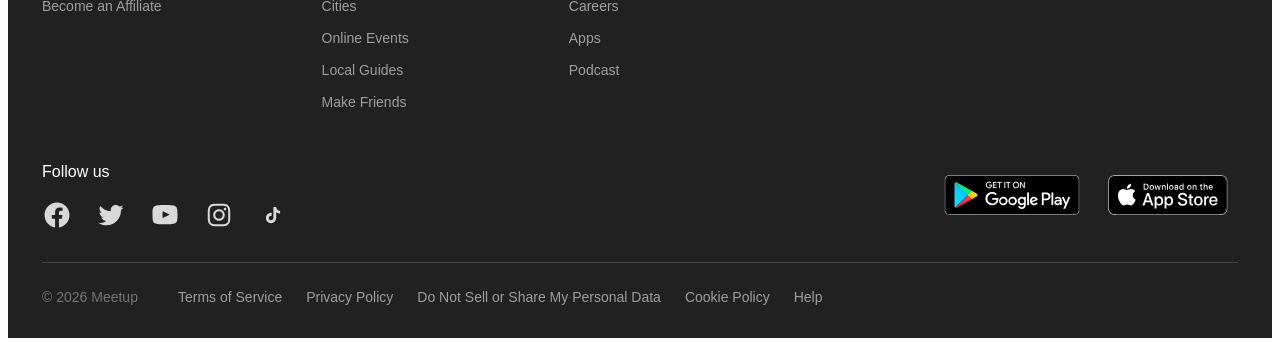
==== commit e48f85af: "style: fix indentation and align with design" ====
--- a/events.html
+++ b/events.html
@@ -10,51 +10,55 @@
   <body>
     <header class="navbar">
       <div class="container navbarContent">
-        <a href="index.html" class="navbarLogo">
-          <img src="styles/images/logo.svg" alt="Meetup" />
-        </a>
-
-        <div class="navbarSearch">
-          <div class="searchInputWrapper">
-            <span class="searchIcon">
+        <div class="navbarLeft">
+          <a href="index.html" class="navbarLogo">
+            <img src="styles/images/logo.svg" alt="Meetup Logo" />
+          </a>
+
+          <div class="navbarSearch">
+            <div class="searchInputWrapper">
+              <span class="searchIcon">
+                <svg
+                  width="16"
+                  height="16"
+                  viewBox="0 0 24 24"
+                  fill="none"
+                  stroke="#757575"
+                  stroke-width="2"
+                >
+                  <circle cx="11" cy="11" r="8"></circle>
+                  <line x1="21" y1="21" x2="16.65" y2="16.65"></line>
+                </svg>
+              </span>
+              <input
+                type="text"
+                placeholder="Search events"
+                class="searchEventsInput"
+              />
+            </div>
+
+            <select class="searchLocationSelect">
+              <option value="Mountain View, CA">Mountain View, CA</option>
+              <option value="New York, NY">New York, NY</option>
+              <option value="Orlando, FL">Orlando, FL</option>
+            </select>
+
+            <button class="navbarSearchBtn">
               <svg
                 width="16"
                 height="16"
                 viewBox="0 0 24 24"
                 fill="none"
-                stroke="#757575"
-                stroke-width="2"
+                stroke="white"
+                stroke-width="2.5"
               >
                 <circle cx="11" cy="11" r="8"></circle>
                 <line x1="21" y1="21" x2="16.65" y2="16.65"></line>
               </svg>
-            </span>
-            <input
-              type="text"
-              placeholder="Search events"
-              class="searchEventsInput"
-            />
-          </div>
-          <select class="searchLocationSelect">
-            <option value="Mountain View, CA">Mountain View, CA</option>
-            <option value="New York, NY">New York, NY</option>
-            <option value="Orlando, FL">Orlando, FL</option>
-          </select>
-
-          <button class="navbarSearchBtn">
-            <svg
-              width="16"
-              height="16"
-              viewBox="0 0 24 24"
-              fill="none"
-              stroke="white"
-              stroke-width="2.5"
-            >
-              <circle cx="11" cy="11" r="8"></circle>
-              <line x1="21" y1="21" x2="16.65" y2="16.65"></line>
-            </svg>
-          </button>
-        </div>
+            </button>
+          </div>
+        </div>
+        <!-- КОНЕЦ navbarLeft -->
 
         <div class="navbarActions">
           <div class="langSelector">
--- a/styles/style.css
+++ b/styles/style.css
@@ -13,15 +13,104 @@
   font-family: inherit;
 }
 
+main {
+  width: 100%;
+}
+
 .container {
   width: 100%;
-  max-width: 1200px;
+  max-width: 1196px;
   margin: 0 auto;
-  padding: 0 20px;
+  padding: 0;
   box-sizing: border-box;
 }
+
+a {
+  text-decoration: none;
+  color: inherit;
+}
+
+.navbar {
+  width: 100%;
+  max-width: 1512px;
+  margin: 0 auto;
+  background-color: #ffffff;
+  border-bottom: 1px solid #e6e6e6;
+  margin-bottom: 0;
+  padding: 12px 0;
+  box-sizing: border-box;
+}
+
+.container.navbarContent {
+  display: flex;
+  flex-direction: row;
+  align-items: center;
+  justify-content: space-between;
+  width: 100%;
+  max-width: 1512px;
+  margin: 0 auto;
+  padding: 0 40px;
+  box-sizing: border-box;
+}
+
+.navbarLeft {
+  display: flex;
+  flex-direction: row;
+  align-items: center;
+  flex: 1;
+  max-width: 680px;
+}
+
+.navbarLogo {
+  display: flex;
+  align-items: center;
+  margin-right: 40px;
+  flex-shrink: 0;
+}
+
+.navbarLogo img {
+  height: 28px;
+  width: auto;
+  display: block;
+}
+
+.navbarSearch {
+  display: flex;
+  align-items: center;
+  border: 1px solid #dcdcdc;
+  border-radius: 8px;
+  overflow: hidden;
+  max-width: 500px;
+  width: 100%;
+  background-color: #ffffff;
+  flex-shrink: 0;
+}
+
+.searchInputWrapper {
+  display: flex;
+  align-items: center;
+  flex: 1;
+  padding: 0 4px 0 12px;
+}
+
+.searchIcon {
+  display: flex;
+  align-items: center;
+  margin-right: 4px;
+}
+
+.searchEventsInput {
+  border: none;
+  padding: 10px 8px;
+  font-size: 14px;
+  color: #212121;
+  outline: none;
+  width: 100%;
+}
+
 .searchLocationSelect {
   border: none;
+  border-left: 1px solid #dcdcdc;
   padding: 10px 40px 10px 12px;
   font-size: 14px;
   color: #212121;
@@ -29,7 +118,6 @@
   width: 40%;
   background-color: #ffffff;
   cursor: pointer;
-
   appearance: none;
   -webkit-appearance: none;
   -moz-appearance: none;
@@ -44,71 +132,6 @@
   outline: none;
 }
 
-a {
-  text-decoration: none;
-  color: inherit;
-}
-
-.navbar {
-  background-color: #ffffff;
-  border-bottom: 1px solid #dcdcdc;
-  padding: 12px 0;
-  position: sticky;
-  top: 0;
-  z-index: 100;
-}
-
-.navbarContent {
-  display: flex;
-  align-items: center;
-  justify-content: space-between;
-  gap: 20px;
-}
-
-.navbarLogo img {
-  height: 34px;
-  display: block;
-}
-
-.navbarSearch {
-  display: flex;
-  align-items: center;
-  border: 1px solid #dcdcdc;
-  border-radius: 8px;
-  overflow: hidden;
-  max-width: 500px;
-  width: 100%;
-  background-color: #ffffff;
-}
-
-.searchInputWrapper {
-  display: flex;
-  align-items: center;
-  flex: 1;
-  border-right: 1px solid #dcdcdc;
-  padding-left: 12px;
-}
-
-.searchIcon {
-  display: flex;
-  align-items: center;
-  margin-right: 4px;
-}
-
-.searchEventsInput,
-.searchLocationInput {
-  border: none;
-  padding: 10px 12px;
-  font-size: 14px;
-  color: #212121;
-  outline: none;
-  width: 100%;
-}
-
-.searchLocationInput {
-  width: 40%;
-}
-
 .navbarSearchBtn {
   background-color: #f65858;
   border: none;
@@ -119,6 +142,7 @@
   justify-content: center;
   cursor: pointer;
   transition: background-color 0.2s ease;
+  flex-shrink: 0;
 }
 
 .navbarSearchBtn:hover {
@@ -129,6 +153,45 @@
   display: flex;
   align-items: center;
   gap: 24px;
+  margin-left: auto;
+  flex-shrink: 0;
+}
+
+.langSelector {
+  display: flex;
+  align-items: center;
+  gap: 6px;
+  cursor: pointer;
+  font-size: 14px;
+  font-weight: 500;
+  color: #212121;
+}
+
+.loginLink {
+  font-size: 14px;
+  font-weight: 500;
+  color: #212121;
+  text-decoration: none;
+  transition: color 0.2s ease;
+}
+
+.loginLink:hover {
+  color: #f65858;
+}
+
+.signUpBtn {
+  background-color: #008294;
+  color: #ffffff;
+  padding: 10px 20px;
+  border-radius: 8px;
+  font-size: 14px;
+  font-weight: 500;
+  text-decoration: none;
+  transition: background-color 0.2s ease;
+}
+
+.signUpBtn:hover {
+  background-color: #006977;
 }
 
 .langSelector {
--- a/styles/filter.css
+++ b/styles/filter.css
@@ -70,10 +70,12 @@
   display: flex;
   justify-content: space-between;
   align-items: center;
-  margin-top: 40px;
-  margin-bottom: 28px;
+  margin-top: 48px;
+  margin-bottom: 24px;
   border-bottom: 1px solid #f0f0f0;
   padding-bottom: 8px;
+  width: 100%;
+  box-sizing: border-box;
 }
 
 .sectionTitle {
@@ -103,14 +105,14 @@
 }
 
 .indexEventsGrid,
-.eventsGrid,
 .onlineEventsGrid {
   display: flex;
   flex-direction: row;
   flex-wrap: wrap;
-  gap: 24px;
+  justify-content: space-between;
   margin-top: 0px;
   margin-bottom: 48px;
+  width: 100%;
 }
 
 .eventImageContainer {
@@ -121,15 +123,26 @@
   border-radius: 8px;
 }
 
+.eventsGrid {
+  display: flex;
+  flex-direction: row;
+  flex-wrap: wrap;
+  gap: 24px;
+  margin-top: 0px;
+  margin-bottom: 48px;
+  width: 100%;
+}
+
 .eventCard {
   width: 272px;
-  height: 399px;
+  min-height: 380px;
   background-color: #ffffff;
   display: flex;
   flex-direction: column;
   cursor: pointer;
   text-decoration: none;
   color: inherit;
+  margin: 0 0 32px 0;
 }
 
 .eventImage {
@@ -145,6 +158,7 @@
   display: flex;
   flex-direction: column;
   flex-grow: 1;
+  justify-content: flex-start;
 }
 
 .eventTitle {
@@ -153,6 +167,7 @@
   line-height: 24px;
   color: #212121;
   margin-bottom: 8px;
+  min-height: 48px;
 }
 
 .eventCategory {
@@ -160,7 +175,7 @@
   font-size: 14px;
   line-height: 18px;
   color: #757575;
-  margin-bottom: 12px;
+  margin-bottom: 8px;
 }
 
 .eventDate {
@@ -168,7 +183,7 @@
   font-size: 14px;
   line-height: 20px;
   color: #212121;
-  margin-bottom: 8px;
+  margin-bottom: 12px;
   display: flex;
   align-items: center;
   gap: 6px;
@@ -177,12 +192,14 @@
 .eventMeta {
   display: flex;
   align-items: center;
-  gap: 12px;
+  justify-content: space-between;
+  width: 100%;
   font-weight: 400;
   font-size: 14px;
   line-height: 20px;
   color: #212121;
   margin-top: auto;
+  padding-top: 12px;
 }
 
 .eventAttendees,
@@ -224,6 +241,7 @@
   display: flex;
   flex-direction: row;
   justify-content: space-between;
+  align-items: flex-start;
   gap: 48px;
   margin-top: 24px;
 }
@@ -250,7 +268,6 @@
   padding-bottom: 8px;
 }
 
-/* --- СТИЛИ ДЛЯ СТРОКИ МЕРОПРИЯТИЯ (LIST VIEW) --- */
 .eventsListContainer {
   display: flex;
   flex-direction: column;
@@ -311,7 +328,6 @@
   margin-bottom: 2px;
 }
 
-/* --- СТИЛИ ДЛЯ ВИДЖЕТА КАРТЫ СБОКУ --- */
 .mapStickyWrapper {
   position: sticky;
   top: 90px;
@@ -373,3 +389,12 @@
   padding: 2px 6px;
   font-size: 10px;
 }
+
+.featuredSection .container,
+.upcomingOnlineSection .container {
+  max-width: 1196px;
+  margin: 0 auto;
+  padding: 0;
+  width: 100%;
+  box-sizing: border-box;
+}
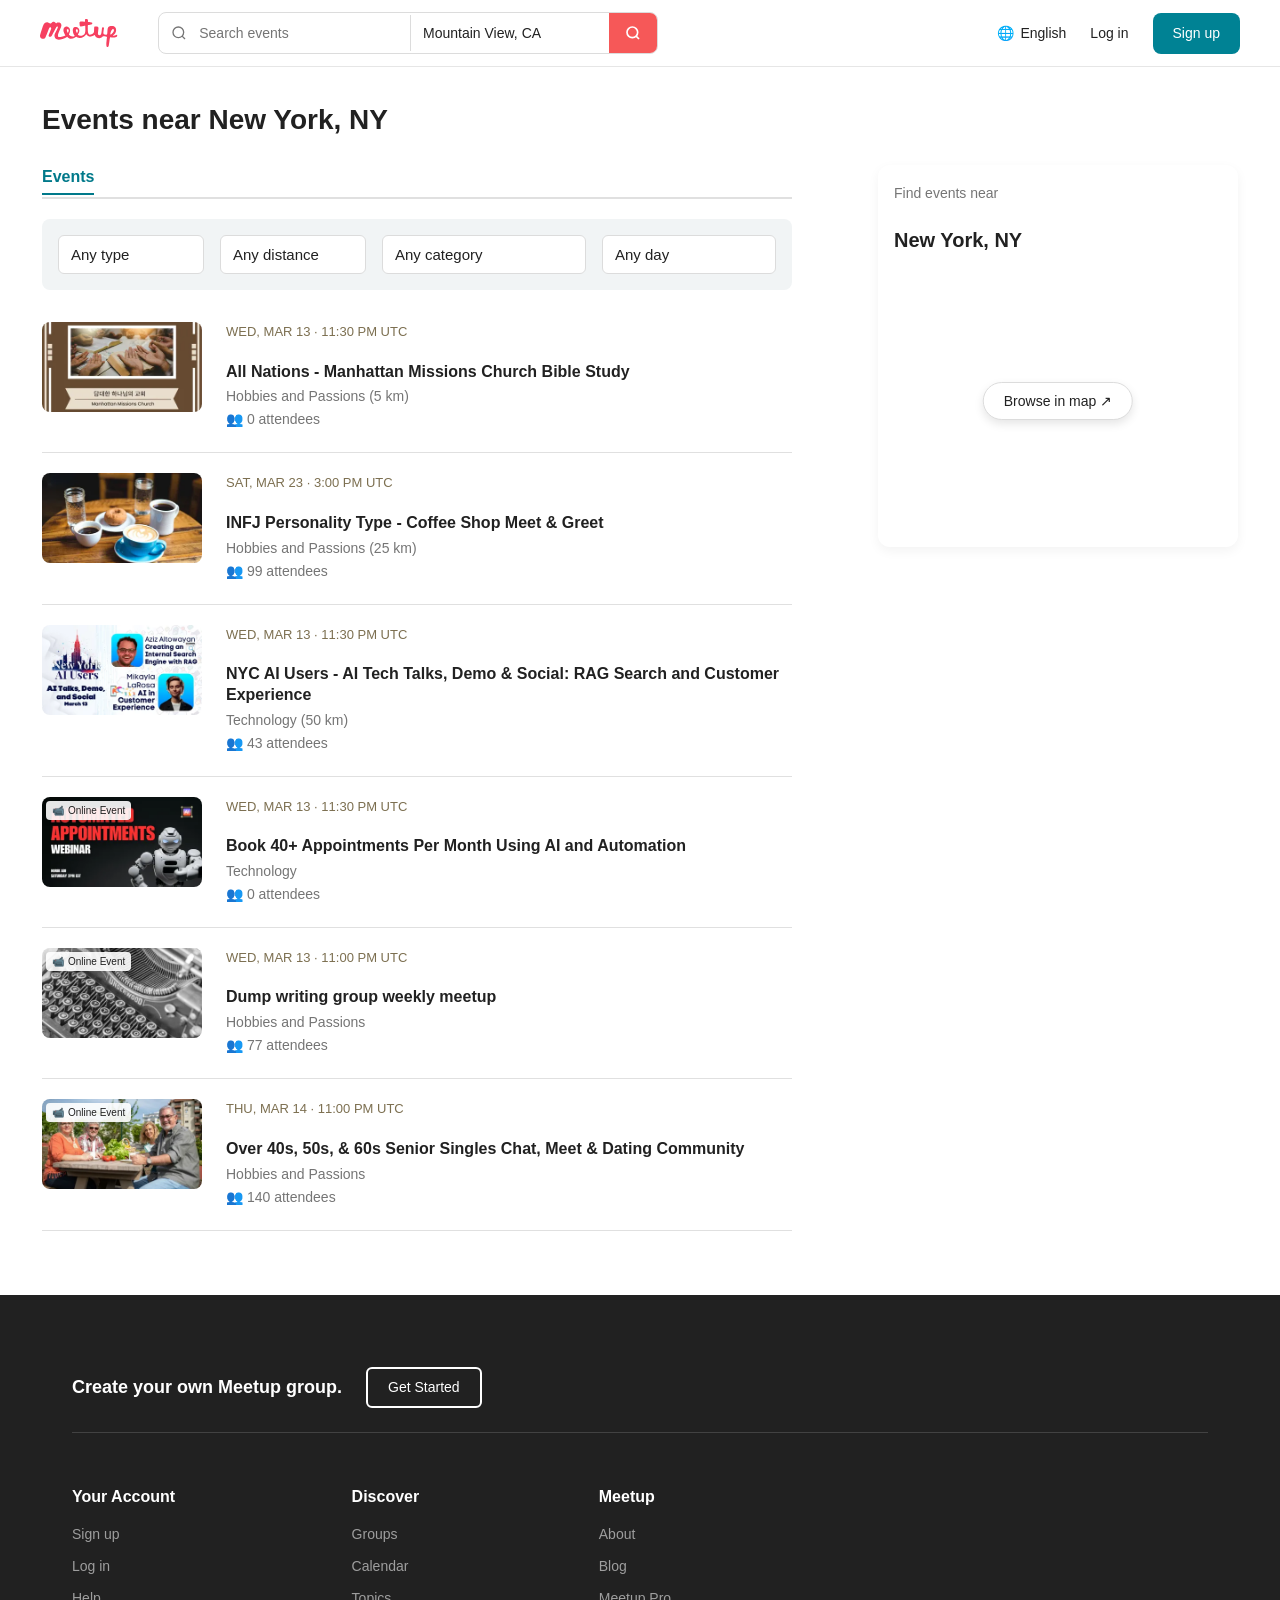
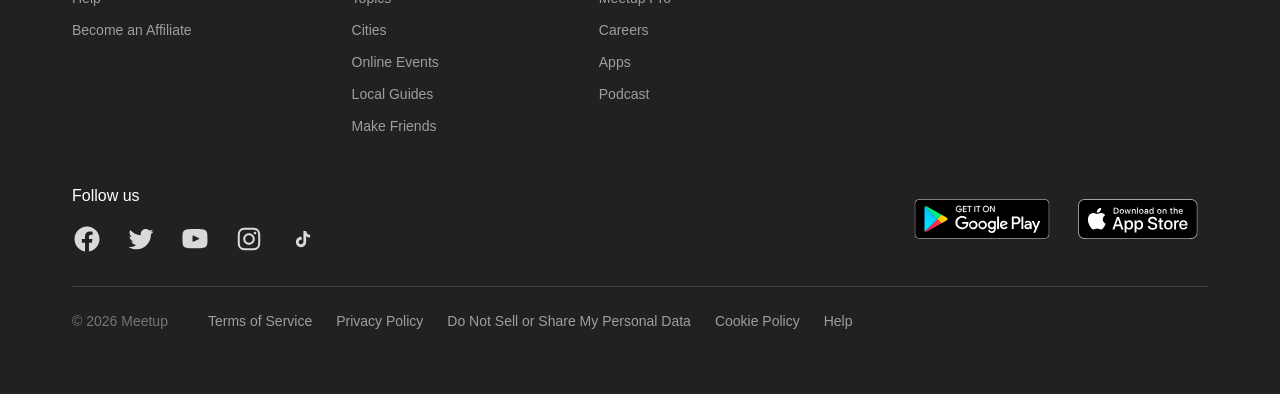
==== commit df8c2297: "fix: improve mobile adaptation and adjust web vs mobile spacing" ====
--- a/events.html
+++ b/events.html
@@ -4,7 +4,9 @@
     <meta charset="UTF-8" />
     <meta name="viewport" content="width=device-width, initial-scale=1.0" />
     <link rel="stylesheet" href="styles/style.css" />
+    <link rel="stylesheet" href="styles/main.css" />
     <link rel="stylesheet" href="styles/filter.css" />
+    <link rel="stylesheet" href="styles/responsive.css" />
     <title>Document</title>
   </head>
   <body>
--- a/styles/style.css
+++ b/styles/style.css
@@ -545,3 +545,428 @@
 .legalLink:hover {
   color: #ffffff;
 }
+
+/* ==========================================================================
+   ПОЛНАЯ МОБИЛЬНАЯ АДАПТАЦИЯ (ЭКРАНЫ ДО 768px) 
+   ========================================================================== */
+
+@media (max-width: 768px) {
+  body .navbar {
+    padding: 8px 0;
+  }
+
+  body .container.navbarContent {
+    flex-direction: column;
+    gap: 12px;
+    padding: 0 16px;
+    max-width: 100%;
+  }
+
+  body .navbarLeft {
+    width: 100%;
+    max-width: 100%;
+    justify-content: space-between;
+  }
+
+  body .navbarSearch {
+    order: 2;
+    max-width: 342px;
+    width: 100%;
+    margin: 0 auto;
+  }
+
+  body .searchLocationSelect {
+    display: none;
+  }
+
+  body .navbarActions {
+    order: 1;
+    margin-left: auto;
+    gap: 12px;
+  }
+
+  body .langSelector {
+    gap: 4px;
+  }
+
+  body .langText {
+    font-size: 13px;
+  }
+
+  body .signUpBtn {
+    padding: 6px 12px;
+    font-size: 13px;
+    border-radius: 6px;
+  }
+
+  body .heroSection {
+    padding: 24px 0;
+  }
+
+  body .heroContent {
+    flex-direction: column;
+    text-align: left;
+    gap: 32px;
+    padding: 0 16px;
+  }
+
+  body .heroText {
+    max-width: 100%;
+    display: flex;
+    flex-direction: column;
+    align-items: flex-start;
+  }
+
+  body .heroTitle {
+    font-size: 26px;
+    line-height: 32px;
+    margin-bottom: 12px;
+  }
+
+  body .heroDescription {
+    font-size: 14px;
+    line-height: 20px;
+    margin-bottom: 16px;
+  }
+
+  body .joinMeetupBtn {
+    width: auto;
+    padding: 10px 20px;
+    font-size: 14px;
+  }
+
+  body .heroImageContainer {
+    width: 100%;
+    display: flex;
+    justify-content: center;
+    order: 2;
+  }
+
+  body .heroImage {
+    width: 215px;
+    height: 154px;
+    object-fit: contain;
+  }
+
+  body .joinMeetupSection {
+    margin-top: 32px;
+    margin-bottom: 32px;
+  }
+
+  body .joinMeetupBanner {
+    flex-direction: column;
+    height: auto;
+    padding: 24px 16px;
+    text-align: center;
+    gap: 20px;
+  }
+
+  body .joinMeetupTextContent {
+    max-width: 100%;
+    align-items: center;
+  }
+
+  body .joinMeetupTitle {
+    font-size: 22px;
+    line-height: 28px;
+  }
+
+  body .joinMeetupDescription {
+    font-size: 14px;
+    line-height: 20px;
+    margin-bottom: 16px;
+  }
+
+  body .joinMeetupSignBtn {
+    width: 192px;
+    height: 40px;
+    padding: 0;
+    display: flex;
+    align-items: center;
+    justify-content: center;
+    font-size: 14px;
+  }
+
+  body .joinMeetupImgContainer {
+    width: 100%;
+    display: flex;
+    justify-content: center;
+  }
+
+  body .joinMeetupImage {
+    width: 238px;
+    height: 136.8px;
+    object-fit: contain;
+  }
+
+  body .categoriesSection {
+    margin-top: 32px;
+    margin-bottom: 32px;
+    padding: 0 16px;
+  }
+
+  body .categoriesMainTitle {
+    font-size: 22px;
+    line-height: 28px;
+    margin-bottom: 16px;
+  }
+
+  body .categoriesContainer {
+    display: flex;
+    flex-direction: row;
+    flex-wrap: wrap;
+    justify-content: center;
+    gap: 16px;
+  }
+
+  body .categoryCard {
+    width: 135px;
+    min-width: 135px;
+    max-width: 135px;
+    height: 112px;
+  }
+
+  body .howMeetupSection {
+    margin-top: 32px;
+    margin-bottom: 32px;
+    padding: 0 16px;
+  }
+
+  body .howMeetupMainTitle {
+    font-size: 22px;
+    line-height: 28px;
+    margin-bottom: 16px;
+  }
+
+  body .howMeetupContainer {
+    flex-direction: column;
+    align-items: center;
+    gap: 16px;
+  }
+
+  body .howMeetupCard {
+    width: 100%;
+    max-width: 360.89px;
+    min-width: 0;
+    height: auto;
+    padding: 20px;
+    gap: 16px;
+  }
+
+  body .popularCitiesSection {
+    margin-top: 32px;
+    margin-bottom: 32px;
+    padding: 0 16px;
+  }
+
+  body .citiesContainer {
+    flex-wrap: wrap;
+    justify-content: center;
+    gap: 24px;
+    width: 100%;
+  }
+
+  body .citiesContainer .cityCard:nth-child(5) {
+    display: none;
+  }
+
+  body .cityImageWrapper {
+    width: 154px;
+    height: 154px;
+  }
+
+  body .friendshipsSection {
+    margin-top: 32px;
+    margin-bottom: 32px;
+    padding: 0 16px;
+    width: 100%;
+    box-sizing: border-box;
+  }
+
+  body .friendshipsMainTitle {
+    font-size: 22px;
+    line-height: 28px;
+    margin: 0 0 8px 0;
+  }
+
+  body .friendshipsSubtitle {
+    font-size: 14px;
+    line-height: 20px;
+    margin-bottom: 24px;
+    max-width: 100%;
+  }
+
+  body .friendshipsContainer {
+    display: flex;
+    flex-direction: column;
+    align-items: center;
+    justify-content: flex-start;
+    gap: 32px;
+    width: 100%;
+  }
+
+  body .friendshipCard {
+    width: 100%;
+    max-width: 364px;
+    display: flex;
+    flex-direction: column;
+    align-items: flex-start;
+  }
+
+  body .friendshipImgWrapper {
+    width: 100%;
+    max-width: 364px;
+    height: 186px;
+    margin-bottom: 12px;
+    border-radius: 8px;
+    overflow: hidden;
+  }
+
+  body .friendshipImage {
+    width: 100%;
+    height: 100%;
+    object-fit: cover;
+  }
+
+  body .friendshipCardTitle {
+    font-size: 18px;
+    line-height: 24px;
+    font-weight: 700;
+    color: #212121;
+    margin: 0 0 8px 0;
+    min-height: auto;
+  }
+
+  body .friendshipCardDescription {
+    font-size: 14px;
+    line-height: 20px;
+    color: #757575;
+    margin-bottom: 12px;
+    height: auto;
+    overflow: visible;
+  }
+
+  body .friendshipCardLink {
+    font-size: 14px;
+    line-height: 18px;
+    font-weight: 500;
+    color: #00798a;
+    margin-top: 0;
+  }
+
+  body .footer {
+    padding: 24px 16px;
+    margin-top: 48px;
+    width: 100%;
+    box-sizing: border-box;
+    background-color: #212121;
+  }
+
+  body .footerTopRow {
+    display: flex;
+    flex-direction: row;
+    justify-content: space-between;
+    align-items: center;
+    width: 100%;
+    gap: 12px;
+    border-bottom: 1px solid #424242;
+    padding-bottom: 16px;
+    margin-bottom: 24px;
+    box-sizing: border-box;
+  }
+
+  body .footerCreateText {
+    font-size: 14px;
+    line-height: 20px;
+    max-width: 65%;
+    color: #ffffff;
+  }
+
+  body .footerGetStartedBtn {
+    padding: 6px 14px;
+    font-size: 13px;
+    border-radius: 6px;
+    flex-shrink: 0;
+  }
+
+  body .footerLinksRow {
+    display: flex;
+    flex-direction: row;
+    justify-content: space-between;
+    gap: 12px;
+    margin-bottom: 32px;
+    width: 100%;
+    box-sizing: border-box;
+  }
+
+  body .footerColumn {
+    flex: 1;
+    min-width: 0;
+    gap: 8px;
+  }
+
+  body .footerColumnTitle {
+    font-size: 14px;
+    line-height: 18px;
+    margin-bottom: 8px;
+  }
+
+  body .footerLink {
+    font-size: 12px;
+    line-height: 16px;
+    word-wrap: break-word;
+  }
+
+  body .footerSocialRow {
+    display: flex;
+    flex-direction: column;
+    align-items: flex-start;
+    gap: 24px;
+    border-bottom: 1px solid #424242;
+    padding-bottom: 24px;
+    margin-bottom: 24px;
+    width: 100%;
+    box-sizing: border-box;
+  }
+
+  body .footerFollowBlock {
+    gap: 12px;
+    width: 100%;
+  }
+
+  body .footerFollowText {
+    font-size: 14px;
+  }
+
+  body .footerSocialIcons {
+    gap: 16px;
+  }
+
+  body .socialIcon {
+    width: 24px;
+    height: 24px;
+  }
+
+  body .footerAppLinks {
+    display: flex;
+    flex-direction: row;
+    gap: 12px;
+    width: 100%;
+    justify-content: flex-start;
+  }
+
+  body .appStoreImg,
+  body .googlePlayImg {
+    width: 120px;
+    height: 36px;
+  }
+
+  body .footerBottomRow {
+    display: flex;
+    flex-direction: column;
+    align-items: flex-start;
+    gap: 12px;
+    width: 100%;
+    box-sizing: border-box;
+  }
+}
--- a/styles/main.css
+++ b/styles/main.css
@@ -0,0 +1,343 @@
+main {
+  width: 100%;
+  max-width: 1512px;
+  margin: 0 auto;
+  padding: 0 158px;
+  box-sizing: border-box;
+}
+
+.heroSection {
+  padding: 60px 0;
+  background-color: #ffffff;
+  width: 100%;
+}
+
+.heroContent {
+  display: flex;
+  flex-direction: row;
+  align-items: center;
+  justify-content: space-between;
+  max-width: 1196px;
+  margin: 0 auto;
+  width: 100%;
+  padding: 0;
+}
+
+.heroText {
+  flex: 1;
+  max-width: 520px;
+}
+
+.heroTitle {
+  font-weight: 700;
+  font-size: 42px;
+  line-height: 52px;
+  color: #212121;
+  margin: 0 0 16px 0;
+  letter-spacing: 0%;
+}
+
+.heroDescription {
+  font-weight: 400;
+  font-size: 16px;
+  line-height: 24px;
+  color: #757575;
+  margin: 0 0 24px 0;
+}
+
+.joinMeetupBtn {
+  display: inline-block;
+  background-color: #00798a;
+  color: #ffffff;
+  padding: 12px 24px;
+  border-radius: 8px;
+  font-size: 16px;
+  font-weight: 500;
+  text-decoration: none;
+  transition: background-color 0.2s ease;
+}
+
+.joinMeetupBtn:hover {
+  background-color: #006270;
+}
+
+.heroImageContainer {
+  display: flex;
+  justify-content: center;
+  align-items: center;
+  flex-shrink: 0;
+}
+
+.heroImage {
+  width: 100%;
+  max-width: 450px;
+  height: auto;
+  object-fit: contain;
+  display: block;
+}
+
+.joinMeetupSection {
+  margin-top: 40px;
+  margin-bottom: 48px;
+}
+
+.joinMeetupBanner {
+  width: 100%;
+  height: 236px;
+  background-color: #f0fbfd;
+  border-radius: 8px;
+  margin: 0 auto;
+  padding: 32px 40px;
+  display: flex;
+  align-items: center;
+  justify-content: space-between;
+  box-sizing: border-box;
+}
+
+.joinMeetupTextContent {
+  max-width: 650px;
+  display: flex;
+  flex-direction: column;
+  align-items: flex-start;
+}
+
+.joinMeetupTitle {
+  font-weight: 700;
+  font-size: 24px;
+  line-height: 32px;
+  color: #212121;
+  margin: 0 0 12px 0;
+}
+
+.joinMeetupDescription {
+  font-weight: 400;
+  font-size: 14px;
+  line-height: 20px;
+  color: #212121;
+  margin-bottom: 24px;
+}
+
+.joinMeetupSignBtn {
+  display: inline-block;
+  background-color: #e32359;
+  color: #ffffff;
+  font-weight: 500;
+  font-size: 14px;
+  padding: 10px 36px;
+  border-radius: 6px;
+  text-decoration: none;
+  transition: background-color 0.2s ease;
+}
+
+.joinMeetupSignBtn:hover {
+  background-color: #c21a47;
+}
+
+.joinMeetupImgContainer {
+  display: flex;
+  align-items: center;
+  justify-content: center;
+}
+
+.joinMeetupImage {
+  width: 341px;
+  height: 196px;
+  object-fit: contain;
+  display: block;
+}
+
+.categoriesSection {
+  margin-top: 48px;
+  margin-bottom: 60px;
+}
+
+.categoriesMainTitle {
+  font-weight: 700;
+  font-size: 28px;
+  line-height: 36px;
+  color: #212121;
+  margin: 0 0 24px 0;
+}
+
+.categoriesContainer {
+  display: flex;
+  flex-direction: row;
+  flex-wrap: nowrap;
+  gap: 16px;
+  width: 100%;
+}
+
+.categoryCard {
+  width: 135px;
+  min-width: 135px;
+  max-width: 135px;
+  height: 112px;
+  background-color: #f0fbfd;
+  border-radius: 8px;
+  display: flex;
+  flex-direction: column;
+  align-items: center;
+  justify-content: center;
+  text-align: center;
+  padding: 12px 8px;
+  box-sizing: border-box;
+  cursor: pointer;
+  transition:
+    transform 0.2s ease,
+    background-color 0.2s ease;
+}
+
+.categoryCard:hover {
+  transform: translateY(-2px);
+  background-color: #e2f7fa;
+}
+
+.categoryIcon {
+  width: 20px;
+  height: 20px;
+  object-fit: contain;
+  margin-bottom: 12px;
+}
+
+.categoryName {
+  font-weight: 500;
+  font-size: 14px;
+  line-height: 18px;
+  color: #212121;
+  display: block;
+}
+
+.howMeetupSection {
+  margin-top: 48px;
+  margin-bottom: 60px;
+}
+
+.howMeetupMainTitle {
+  font-weight: 700;
+  font-size: 28px;
+  line-height: 36px;
+  color: #212121;
+  margin: 0 0 24px 0;
+}
+
+.howMeetupContainer {
+  display: flex;
+  flex-direction: row;
+  flex-wrap: nowrap;
+  gap: 32px;
+  width: 100%;
+}
+
+.howMeetupCard {
+  width: 580px;
+  min-width: 580px;
+  max-width: 580px;
+  height: 180px;
+  background-color: #f0fbfd;
+  border-radius: 8px;
+  padding: 32px;
+  box-sizing: border-box;
+  display: flex;
+  flex-direction: row;
+  align-items: flex-start;
+  gap: 24px;
+}
+
+.howMeetupIcon {
+  width: 41px;
+  height: 41px;
+  object-fit: contain;
+  flex-shrink: 0;
+}
+
+.howMeetupCardContent {
+  display: flex;
+  flex-direction: column;
+  align-items: flex-start;
+}
+
+.howMeetupCardTitle {
+  font-weight: 700;
+  font-size: 18px;
+  line-height: 24px;
+  color: #212121;
+  margin: 0 0 8px 0;
+}
+
+.howMeetupCardDescription {
+  font-weight: 400;
+  font-size: 14px;
+  line-height: 20px;
+  color: #757575;
+  margin-bottom: 16px;
+}
+
+.howMeetupCardLink {
+  font-weight: 500;
+  font-size: 14px;
+  line-height: 18px;
+  color: #00798a;
+  text-decoration: none;
+  transition: color 0.2s ease;
+}
+
+.howMeetupCardLink:hover {
+  color: #006270;
+  text-decoration: underline;
+}
+
+/* --- МОБИЛЬНАЯ АДАПТАЦИЯ HERO-СЕКЦИИ (ЭКРАНЫ ДО 768PX) --- */
+@media (max-width: 768px) {
+  .heroSection {
+    padding: 24px 0;
+  }
+
+  /* Перестраиваем текст и картинку в вертикальную колонку */
+  .heroContent {
+    flex-direction: column;
+    text-align: left;
+    gap: 32px;
+    padding: 0 16px;
+  }
+
+  .heroText {
+    max-width: 100%;
+    display: flex;
+    flex-direction: column;
+    align-items: flex-start;
+  }
+
+  .heroTitle {
+    font-size: 26px;
+    line-height: 32px;
+    margin-bottom: 12px;
+  }
+
+  .heroDescription {
+    font-size: 14px;
+    line-height: 20px;
+    margin-bottom: 16px;
+  }
+
+  /* Кнопка Join Meetup сохраняется на мобильной версии */
+  .joinMeetupBtn {
+    width: auto;
+    padding: 10px 20px;
+    font-size: 14px;
+  }
+
+  /* Картинка уходит вниз контента */
+  .heroImageContainer {
+    width: 100%;
+    display: flex;
+    justify-content: center;
+    order: 2; /* Гарантирует, что картинка будет в самом низу секции */
+  }
+
+  .heroImage {
+    /* Ваши точные мобильные размеры картинки */
+    width: 215px;
+    height: 154px;
+    object-fit: contain;
+  }
+}
--- a/styles/filter.css
+++ b/styles/filter.css
@@ -398,3 +398,110 @@
   width: 100%;
   box-sizing: border-box;
 }
+/* --- МОБИЛЬНАЯ СТРАНИЦА КАРТОЧЕК (ЭКРАНЫ ДО 768PX) --- */
+@media (max-width: 768px) {
+  .featuredSection .container,
+  .upcomingOnlineSection .container {
+    padding: 0 16px;
+    max-width: 100%;
+  }
+
+  .sectionHeader {
+    margin-bottom: 16px;
+  }
+
+  .sectionTitle {
+    font-size: 20px;
+    line-height: 26px;
+  }
+
+  /* Сетка карточек превращается в вертикальную ленту строк */
+  .indexEventsGrid,
+  .onlineEventsGrid {
+    flex-direction: column;
+    gap: 16px;
+    width: 100%;
+  }
+
+  /* Сама карточка становится строкой шириной 370px */
+  .featuredSection .eventCard,
+  .upcomingOnlineSection .eventCard {
+    flex-direction: row; /* ИСПРАВЛЕНО: Картинка слева, текст справа */
+    width: 100%;
+    max-width: 370px; /* Ваша точная мобильная ширина карточки */
+    min-height: auto;
+    height: auto;
+    gap: 12px;
+    margin: 0 auto;
+    padding-bottom: 16px;
+    border-bottom: 1px solid #e0e0e0; /* Разделительная линия между строками */
+  }
+
+  /* Контейнер картинки сжимается до мобильных пропорций */
+  .featuredSection .eventImageContainer,
+  .upcomingOnlineSection .eventImageContainer {
+    width: 98px; /* Ваши точные размеры мобильной картинки */
+    height: 56px;
+    flex-shrink: 0;
+    border-radius: 4px;
+  }
+
+  .featuredSection .eventImage,
+  .upcomingOnlineSection .eventImage {
+    width: 98px;
+    height: 56px;
+    border-radius: 4px;
+  }
+
+  /* Скрываем онлайн-бейдж на мини-картинке мобильной версии, чтобы не перегружать интерфейс */
+  .onlineBadge {
+    display: none;
+  }
+
+  /* Текстовая правая часть карточки */
+  .featuredSection .eventInfo,
+  .upcomingOnlineSection .eventInfo {
+    padding: 0;
+    justify-content: flex-start;
+  }
+
+  .eventTitle {
+    font-size: 14px;
+    line-height: 18px;
+    min-height: auto;
+    margin-bottom: 4px;
+  }
+
+  .eventCategory,
+  .eventDate {
+    font-size: 12px;
+    line-height: 16px;
+    margin-bottom: 2px;
+  }
+
+  /* Прячем иконки и выстраиваем участников и цену компактно */
+  .eventMeta {
+    padding-top: 4px;
+    font-size: 12px;
+  }
+}
+/* Footer на всю ширину экрана */
+
+@media (min-width: 769px) {
+  body .footer,
+  body footer {
+    width: 100vw;
+    max-width: none;
+    margin-left: calc(50% - 50vw);
+    margin-right: 0;
+    box-sizing: border-box;
+  }
+
+  body .footerContent {
+    width: 100%;
+    max-width: 1200px;
+    margin: 0 auto;
+    padding: 32px;
+    box-sizing: border-box;
+  }
+}
--- a/styles/responsive.css
+++ b/styles/responsive.css
@@ -0,0 +1,1077 @@
+html,
+body {
+  width: 100%;
+  margin: 0;
+  padding: 0;
+}
+
+* {
+  box-sizing: border-box;
+}
+footer {
+  width: 100%;
+  max-width: none;
+  margin: 0;
+}
+
+@media (max-width: 768px) {
+  body main,
+  body main.container {
+    width: 100%;
+    max-width: 100%;
+    padding: 0 16px;
+    margin: 0 auto;
+    box-sizing: border-box;
+  }
+
+  body .container {
+    width: 100%;
+    max-width: 100%;
+    padding-left: 0;
+    padding-right: 0;
+    box-sizing: border-box;
+  }
+
+  body img {
+    max-width: 100%;
+  }
+
+  body .navbar {
+    padding: 10px 0;
+  }
+
+  body .container.navbarContent {
+    display: grid;
+    grid-template-columns: minmax(0, 1fr) auto;
+    align-items: center;
+    column-gap: 8px;
+    row-gap: 12px;
+    padding: 0 16px;
+  }
+
+  body .navbarLeft {
+    display: contents;
+  }
+
+  body .navbarLogo {
+    grid-column: 1;
+    grid-row: 1;
+    justify-self: start;
+    margin-right: 0;
+  }
+
+  body .navbarLogo img {
+    height: 24px;
+  }
+
+  body .navbarActions {
+    grid-column: 2;
+    grid-row: 1;
+    display: flex;
+    align-items: center;
+    margin: 0;
+    gap: 8px;
+    white-space: nowrap;
+  }
+
+  body .langSelector,
+  body .loginLink {
+    font-size: 11px;
+  }
+
+  body .signUpBtn {
+    padding: 7px 9px;
+    font-size: 11px;
+  }
+
+  body .navbarSearch {
+    grid-column: 1 / -1;
+    grid-row: 2;
+    width: 100%;
+    max-width: none;
+    margin: 0;
+  }
+
+  body .searchLocationSelect {
+    display: none;
+  }
+
+  body .searchInputWrapper {
+    min-width: 0;
+    flex: 1;
+  }
+
+  body .searchEventsInput {
+    width: 100%;
+    min-width: 0;
+    box-sizing: border-box;
+  }
+
+  body .heroSection {
+    width: 100%;
+    padding: 28px 0;
+  }
+
+  body .heroContent {
+    width: 100%;
+    max-width: 100%;
+    display: flex;
+    flex-direction: column;
+    align-items: stretch;
+    gap: 20px;
+  }
+
+  body .heroText {
+    flex: none;
+    width: 100%;
+    max-width: 100%;
+    min-width: 0;
+  }
+
+  body .heroTitle {
+    font-size: 26px;
+    line-height: 1.25;
+    margin-bottom: 14px;
+  }
+
+  body .heroDescription {
+    font-size: 14px;
+    line-height: 1.5;
+  }
+
+  body .heroImageContainer {
+    width: 100%;
+    justify-content: center;
+  }
+
+  body .heroImage {
+    width: 215px;
+    max-width: 100%;
+    height: auto;
+  }
+
+  body .sectionHeader {
+    width: 100%;
+    gap: 10px;
+    margin-top: 32px;
+    margin-bottom: 16px;
+  }
+
+  body .sectionTitle {
+    font-size: 20px;
+    line-height: 1.3;
+  }
+
+  body .seeAllLink {
+    font-size: 12px;
+    flex-shrink: 0;
+  }
+
+  body .featuredSection .container,
+  body .upcomingOnlineSection .container {
+    width: 100%;
+    max-width: 100%;
+    padding: 0;
+  }
+
+  body .indexEventsGrid,
+  body .onlineEventsGrid {
+    display: flex;
+    flex-direction: column;
+    flex-wrap: nowrap;
+    align-items: stretch;
+    justify-content: flex-start;
+    width: 100%;
+    gap: 12px;
+    margin-bottom: 32px;
+  }
+
+  body #indexEventsGrid > .eventCard:nth-child(n + 4) {
+    display: none;
+  }
+
+  body .featuredSection .eventCard,
+  body .upcomingOnlineSection .eventCard {
+    display: flex;
+    flex-direction: row;
+    align-items: flex-start;
+    width: 100%;
+    max-width: none;
+    min-height: 0;
+    height: auto;
+    margin: 0;
+    padding: 0 0 12px;
+    gap: 12px;
+    border-bottom: 1px solid #e0e0e0;
+    box-sizing: border-box;
+  }
+
+  body .featuredSection .eventImageContainer,
+  body .upcomingOnlineSection .eventImageContainer {
+    width: 98px;
+    height: 56px;
+    flex: 0 0 98px;
+  }
+
+  body .featuredSection .eventImage,
+  body .upcomingOnlineSection .eventImage {
+    width: 98px;
+    height: 56px;
+    object-fit: cover;
+  }
+
+  body .featuredSection .eventInfo,
+  body .upcomingOnlineSection .eventInfo {
+    flex: 1;
+    min-width: 0;
+    padding: 0;
+  }
+
+  body .eventTitle {
+    font-size: 13px;
+    line-height: 17px;
+    min-height: 0;
+    margin-bottom: 4px;
+    overflow-wrap: anywhere;
+  }
+
+  body .eventCategory,
+  body .eventDate,
+  body .eventMeta {
+    font-size: 11px;
+    line-height: 15px;
+  }
+
+  body .eventMeta {
+    padding-top: 4px;
+  }
+
+  body .joinMeetupSection {
+    margin: 24px 0 36px;
+  }
+
+  body .joinMeetupBanner {
+    width: 100%;
+    height: auto;
+    padding: 24px 16px;
+    display: flex;
+    flex-direction: column;
+    gap: 20px;
+    box-sizing: border-box;
+  }
+
+  body .joinMeetupTextContent {
+    width: 100%;
+    max-width: 100%;
+    align-items: flex-start;
+  }
+
+  body .joinMeetupImage {
+    max-width: 100%;
+    height: auto;
+  }
+
+  body .categoriesContainer {
+    display: flex;
+    flex-wrap: wrap;
+    justify-content: center;
+    gap: 12px;
+  }
+
+  body .categoryCard {
+    width: calc(50% - 6px);
+    min-width: 0;
+    max-width: none;
+    box-sizing: border-box;
+  }
+
+  body .citiesContainer {
+    display: flex;
+    flex-wrap: wrap;
+    justify-content: center;
+    gap: 16px;
+  }
+
+  body .citiesContainer .cityCard:nth-child(5) {
+    display: none;
+  }
+
+  body .cityImageWrapper {
+    width: 140px;
+    height: 140px;
+    max-width: 100%;
+  }
+
+  body .friendshipsContainer {
+    display: flex;
+    flex-direction: column;
+    gap: 24px;
+  }
+
+  body .friendshipCard {
+    width: 100%;
+    max-width: 100%;
+  }
+
+  body .friendshipImgWrapper {
+    width: 100%;
+    max-width: 100%;
+    height: auto;
+    aspect-ratio: 1.96;
+  }
+
+  body .friendshipCardTitle {
+    min-height: 0;
+  }
+
+  body .friendshipCardDescription {
+    height: auto;
+  }
+
+  body .pageTitle {
+    font-size: 24px;
+    line-height: 1.25;
+    margin: 26px 0 20px;
+  }
+
+  body .eventsPageLayout {
+    display: block;
+    margin-top: 0;
+  }
+
+  body .eventsLeftColumn {
+    width: 100%;
+    max-width: none;
+    min-width: 0;
+  }
+
+  body .eventsRightColumn {
+    display: none;
+  }
+
+  body .eventsTabHeader {
+    margin-bottom: 14px;
+    border-bottom: 0;
+  }
+
+  body .activeTab {
+    display: inline-block;
+    font-size: 20px;
+    border-bottom: 4px solid #00798a;
+  }
+
+  body .filtersContainer {
+    display: flex;
+    flex-wrap: nowrap;
+    gap: 12px;
+    overflow-x: auto;
+    overflow-y: hidden;
+    background: transparent;
+    border-radius: 0;
+    margin: 0 -16px 18px;
+    padding: 0 16px 10px;
+    -webkit-overflow-scrolling: touch;
+  }
+
+  body .filterGroup {
+    flex: 0 0 auto;
+    width: auto;
+  }
+
+  body .filterGroup select {
+    width: auto;
+    min-width: 118px;
+    height: 46px;
+    padding: 0 36px 0 18px;
+    border: 0;
+    border-radius: 24px;
+    background-color: #f1f2f3;
+    font-size: 14px;
+    white-space: nowrap;
+  }
+
+  body #filterDistance {
+    min-width: 145px;
+  }
+
+  body #filterCategory {
+    min-width: 155px;
+  }
+
+  body .eventsListContainer {
+    gap: 0;
+    border-top: 1px solid #e0e0e0;
+  }
+
+  body .eventListRow {
+    display: flex;
+    flex-direction: row;
+    align-items: flex-start;
+    gap: 8px;
+    padding: 12px 0 24px;
+    margin: 0;
+    min-height: 110px;
+    box-sizing: border-box;
+  }
+
+  body .eventListImageWrapper {
+    width: 98px;
+    height: 56px;
+    flex: 0 0 98px;
+    border-radius: 4px;
+  }
+
+  body .eventListImage {
+    width: 100%;
+    height: 100%;
+    object-fit: cover;
+  }
+
+  body .eventListInfo {
+    flex: 1;
+    min-width: 0;
+  }
+
+  body .eventListDate {
+    font-size: 9px;
+    line-height: 12px;
+    margin-bottom: 3px;
+  }
+
+  body .eventListTitle {
+    font-size: 11px;
+    line-height: 14px;
+    margin-bottom: 3px;
+    overflow-wrap: anywhere;
+  }
+
+  body .eventListCategory,
+  body .eventListAttendees {
+    font-size: 10px;
+    line-height: 13px;
+  }
+
+  body .footer {
+    margin-top: 48px;
+  }
+
+  body .footerContent {
+    width: 100%;
+    max-width: 100%;
+    padding: 32px 16px 24px;
+    box-sizing: border-box;
+  }
+
+  body .footerTopRow {
+    display: flex;
+    align-items: center;
+    justify-content: space-between;
+    gap: 12px;
+    padding-bottom: 24px;
+    border-bottom: 1px solid #555;
+  }
+
+  body .footerCreateText {
+    font-size: 14px;
+    line-height: 20px;
+  }
+
+  body .footerGetStartedBtn {
+    flex-shrink: 0;
+    padding: 10px 12px;
+    white-space: nowrap;
+  }
+
+  body .footerLinksRow {
+    display: grid;
+    grid-template-columns: repeat(3, minmax(0, 1fr));
+    gap: 12px;
+    padding-top: 24px;
+  }
+
+  body .footerColumn {
+    min-width: 0;
+  }
+
+  body .footerColumnTitle {
+    font-size: 14px;
+    line-height: 20px;
+  }
+
+  body .footerLink {
+    font-size: 12px;
+    line-height: 20px;
+    overflow-wrap: anywhere;
+  }
+
+  body .footerSocialRow {
+    display: flex;
+    flex-direction: column;
+    align-items: flex-start;
+    gap: 24px;
+    margin-top: 28px;
+  }
+
+  body .footerSocialIcons {
+    display: flex;
+    flex-wrap: wrap;
+    gap: 18px;
+  }
+
+  body .footerAppLinks {
+    display: flex;
+    flex-wrap: wrap;
+    gap: 12px;
+  }
+
+  body .appStoreImg,
+  body .googlePlayImg {
+    width: 120px;
+    height: auto;
+  }
+
+  body .footerBottomRow {
+    flex-wrap: wrap;
+    gap: 12px;
+  }
+}
+
+@media (max-width: 380px) {
+  body .heroTitle {
+    font-size: 24px;
+  }
+
+  body .pageTitle {
+    font-size: 22px;
+  }
+
+  body .footerLinksRow {
+    gap: 8px;
+  }
+
+  body .footerColumnTitle,
+  body .footerLink {
+    font-size: 11px;
+  }
+
+  body .cityImageWrapper {
+    width: 125px;
+    height: 125px;
+  }
+}
+
+@media (min-width: 769px) and (max-width: 1199px) {
+  body main {
+    width: 100%;
+    max-width: 100%;
+    padding: 0 32px;
+    box-sizing: border-box;
+  }
+
+  body .heroContent {
+    display: grid;
+    grid-template-columns: minmax(0, 1fr) minmax(0, 1fr);
+    align-items: center;
+    gap: 32px;
+    width: 100%;
+  }
+
+  body .heroText {
+    width: 100%;
+    max-width: none;
+    min-width: 0;
+  }
+
+  body .heroTitle {
+    font-size: 30px;
+    line-height: 1.25;
+  }
+
+  body .heroDescription {
+    font-size: 14px;
+    line-height: 1.5;
+  }
+
+  body .heroImageContainer {
+    width: 100%;
+    min-width: 0;
+    display: flex;
+    justify-content: center;
+  }
+
+  body .heroImage {
+    width: 100%;
+    max-width: 320px;
+    height: auto;
+  }
+
+  body .indexEventsGrid,
+  body .onlineEventsGrid {
+    display: grid;
+    grid-template-columns: repeat(2, minmax(0, 1fr));
+    gap: 24px;
+    width: 100%;
+  }
+
+  body .eventCard {
+    width: 100%;
+    max-width: none;
+    min-width: 0;
+  }
+
+  body .eventImageContainer,
+  body .eventImage {
+    width: 100%;
+  }
+
+  body .joinMeetupBanner {
+    width: 100%;
+    max-width: 100%;
+    box-sizing: border-box;
+  }
+
+  body .categoriesContainer {
+    display: grid;
+    grid-template-columns: repeat(4, minmax(0, 1fr));
+    gap: 16px;
+  }
+
+  body .categoryCard {
+    width: 100%;
+    max-width: none;
+  }
+
+  body .citiesContainer {
+    display: grid;
+    grid-template-columns: repeat(5, minmax(0, 1fr));
+    gap: 16px;
+  }
+
+  body .cityCard {
+    min-width: 0;
+    width: 100%;
+  }
+
+  body .cityImageWrapper {
+    width: 100%;
+    height: auto;
+    aspect-ratio: 1;
+  }
+
+  body .howItWorksContainer {
+    display: grid;
+    grid-template-columns: repeat(2, minmax(0, 1fr));
+    gap: 20px;
+  }
+
+  body .friendshipsContainer {
+    display: grid;
+    grid-template-columns: repeat(3, minmax(0, 1fr));
+    gap: 16px;
+  }
+
+  body .friendshipCard {
+    width: 100%;
+    min-width: 0;
+  }
+
+  body .friendshipImgWrapper {
+    width: 100%;
+    height: auto;
+    aspect-ratio: 1.96;
+  }
+
+  body .footer,
+  body footer {
+    width: 100%;
+    max-width: 100%;
+    box-sizing: border-box;
+  }
+
+  body .footerContent {
+    width: 100%;
+    max-width: 100%;
+    padding: 32px;
+    box-sizing: border-box;
+  }
+
+  body .footerLinksRow {
+    display: grid;
+    grid-template-columns: repeat(3, minmax(0, 1fr));
+    gap: 24px;
+  }
+
+  body .eventsPageLayout {
+    display: grid;
+    grid-template-columns: minmax(0, 1fr) 240px;
+    gap: 24px;
+  }
+
+  body .eventsLeftColumn {
+    width: 100%;
+    min-width: 0;
+  }
+
+  body .eventsRightColumn {
+    width: 100%;
+    min-width: 0;
+  }
+}
+
+@media (min-width: 769px) and (max-width: 1199px) {
+  .howMeetupContainer {
+    display: grid;
+    grid-template-columns: repeat(2, minmax(0, 1fr));
+    gap: 20px;
+    width: 100%;
+  }
+
+  .howMeetupCard {
+    width: 100%;
+    min-width: 0;
+    max-width: 100%;
+    height: auto;
+    padding: 24px;
+    box-sizing: border-box;
+  }
+
+  .howMeetupCardContent {
+    min-width: 0;
+  }
+}
+
+@media (min-width: 769px) and (max-width: 1024px) {
+  body .container.navbarContent {
+    display: grid;
+    grid-template-columns: minmax(0, 1fr) auto;
+    gap: 12px;
+    align-items: center;
+    padding: 12px 24px;
+  }
+
+  body .navbarLeft {
+    display: contents;
+  }
+
+  body .navbarLogo {
+    grid-column: 1;
+    grid-row: 1;
+    justify-self: start;
+  }
+
+  body .navbarActions {
+    grid-column: 2;
+    grid-row: 1;
+    display: flex;
+    align-items: center;
+    gap: 12px;
+    white-space: nowrap;
+  }
+
+  body .navbarSearch {
+    grid-column: 1 / -1;
+    grid-row: 2;
+    width: 100%;
+    max-width: 100%;
+    min-width: 0;
+  }
+
+  body .searchInputWrapper {
+    flex: 1;
+    min-width: 0;
+  }
+
+  body .searchEventsInput {
+    width: 100%;
+    min-width: 0;
+  }
+
+  body .searchLocationSelect {
+    flex-shrink: 0;
+  }
+}
+
+@media (max-width: 768px) {
+  body .joinMeetupBanner {
+    display: grid;
+    grid-template-columns: minmax(0, 1fr);
+    gap: 0;
+    padding: 24px 16px;
+    background: transparent;
+  }
+  body .joinMeetupTextContent {
+    display: contents;
+  }
+  body .joinMeetupTitle {
+    order: 1;
+    font-size: 20px;
+    font-weight: 600;
+    line-height: 28px;
+    margin: 0 0 12px;
+    text-align: left;
+  }
+  body .joinMeetupImgContainer {
+    order: 2;
+    display: flex;
+    justify-content: center;
+    width: 100%;
+    margin: 0 0 12px;
+  }
+  body .joinMeetupImage {
+    display: block;
+    width: min(100%, 280px);
+    height: auto;
+  }
+  body .joinMeetupDescription {
+    order: 3;
+    width: 100%;
+    font-size: 12px;
+    line-height: 24px;
+    font-weight: 400;
+    text-align: left;
+    margin: 0 0 16px;
+  }
+  body .joinMeetupSignBtn {
+    order: 4;
+    display: flex;
+    align-items: center;
+    justify-content: center;
+    justify-self: center;
+    width: min(100%, 240px);
+    box-sizing: border-box;
+  }
+  body .sectionTitle,
+  body .categoriesMainTitle,
+  body .citiesMainTitle,
+  body .howMeetupMainTitle,
+  body .friendshipsMainTitle {
+    font-size: 20px;
+    font-weight: 600;
+    line-height: 28px;
+  }
+  body .heroTitle {
+    font-size: 25px;
+    font-weight: 700;
+    line-height: 30.5px;
+  }
+  body .categoryName {
+    font-size: 16px;
+    font-weight: 500;
+    line-height: 24px;
+  }
+  body .cityName {
+    font-size: 15px;
+    font-weight: 600;
+    line-height: 21px;
+  }
+  body .friendshipCardTitle {
+    font-size: 16px;
+    font-weight: 600;
+    line-height: 26.83px;
+  }
+  body .friendshipCardDescription {
+    font-size: 12px;
+    font-weight: 400;
+    line-height: 23px;
+  }
+  body .categoriesContainer {
+    display: grid;
+    grid-template-columns: repeat(2, minmax(0, 1fr));
+    gap: 12px;
+  }
+  body .categoryCard {
+    width: 100%;
+  }
+  body .citiesContainer {
+    display: grid;
+    grid-template-columns: repeat(2, minmax(0, 1fr));
+    gap: 16px;
+  }
+  body .cityCard {
+    width: 100%;
+    min-width: 0;
+  }
+  body .cityImageWrapper {
+    width: min(100%, 140px);
+    height: auto;
+    aspect-ratio: 1;
+    margin-inline: auto;
+  }
+  body .howMeetupContainer {
+    display: flex;
+    flex-direction: column;
+    gap: 16px;
+  }
+  body .howMeetupCard {
+    width: 100%;
+    max-width: 100%;
+    box-sizing: border-box;
+  }
+  body .footer {
+    width: 100%;
+    max-width: none;
+    margin-left: 0;
+    margin-right: 0;
+    box-sizing: border-box;
+  }
+  body .footerContent {
+    width: 100%;
+    max-width: none;
+    margin: 0;
+    padding: 32px 16px 24px;
+  }
+  body .footerLegalLinks {
+    display: none;
+  }
+  body .footerAppLinks {
+    display: flex;
+    flex-wrap: wrap;
+    gap: 12px;
+  }
+  body .appStoreImg,
+  body .googlePlayImg {
+    display: block;
+    width: 120px;
+    height: auto;
+  }
+  body .footerBottomRow {
+    display: flex;
+  }
+}
+
+@media (max-width: 768px) {
+  .featuredSection .seeAllLink,
+  .upcomingOnlineSection .seeAllLink {
+    display: none;
+  }
+
+  .onlineEventsGrid > .eventCard:nth-child(n + 4) {
+    display: none;
+  }
+
+  .heroContent {
+    display: flex;
+    flex-direction: column;
+    align-items: center;
+    padding-bottom: 0;
+  }
+
+  .heroText .joinMeetupBtn {
+    position: static;
+    display: flex;
+    width: fit-content;
+    margin: 20px auto 0;
+    transform: none;
+  }
+
+  .howMeetupCardTitle {
+    font-size: 12px;
+    font-weight: 600;
+    line-height: 15px;
+  }
+
+  .howMeetupCardDescription {
+    font-size: 10px;
+    font-weight: 400;
+    line-height: 15px;
+  }
+
+  .footerAppLinks {
+    display: none;
+  }
+}
+
+@media (min-width: 769px) and (max-width: 1199px) {
+  .featuredSection .seeAllLink,
+  .upcomingOnlineSection .seeAllLink {
+    display: none;
+  }
+}
+/* Tablet and small laptop: 769–1350px */
+@media (min-width: 769px) and (max-width: 1350px) {
+  body .categoriesContainer {
+    display: grid;
+    grid-template-columns: repeat(4, minmax(0, 1fr));
+    gap: 16px;
+    width: 100%;
+  }
+  body .categoryCard {
+    width: 100%;
+    min-width: 0;
+    max-width: none;
+  }
+  body .citiesContainer {
+    display: grid;
+    grid-template-columns: repeat(5, minmax(0, 1fr));
+    gap: 16px;
+    width: 100%;
+  }
+  body .cityCard {
+    min-width: 0;
+    width: 100%;
+  }
+  body .cityImageWrapper {
+    width: 100%;
+    height: auto;
+    aspect-ratio: 1;
+  }
+  body .friendshipsContainer {
+    display: grid;
+    grid-template-columns: repeat(3, minmax(0, 1fr));
+    gap: 20px;
+    width: 100%;
+  }
+  body .friendshipCard {
+    min-width: 0;
+    width: 100%;
+  }
+  body .friendshipImgWrapper {
+    width: 100%;
+    height: auto;
+    aspect-ratio: 376 / 192;
+  }
+  body .footer,
+  body footer {
+    width: 100%;
+    max-width: none;
+    margin-left: 0;
+    margin-right: 0;
+  }
+}
+
+@media (max-width: 768px) {
+  body .footerAppLinks,
+  body footer .footerAppLinks,
+  body .footer img.googlePlayImg,
+  body .footer img.appStoreImg {
+    display: none;
+  }
+}
+
+@media (min-width: 769px) and (max-width: 1350px) {
+  .howMeetupContainer {
+    display: grid;
+    grid-template-columns: repeat(2, minmax(0, 1fr));
+    gap: 20px;
+    width: 100%;
+    max-width: 100%;
+  }
+
+  .howMeetupCard {
+    width: 100%;
+    min-width: 0;
+    max-width: 100%;
+    height: auto;
+    box-sizing: border-box;
+  }
+
+  .howMeetupCardContent {
+    min-width: 0;
+    max-width: 100%;
+  }
+
+  .howMeetupCardTitle,
+  .howMeetupCardDescription {
+    overflow-wrap: break-word;
+  }
+}
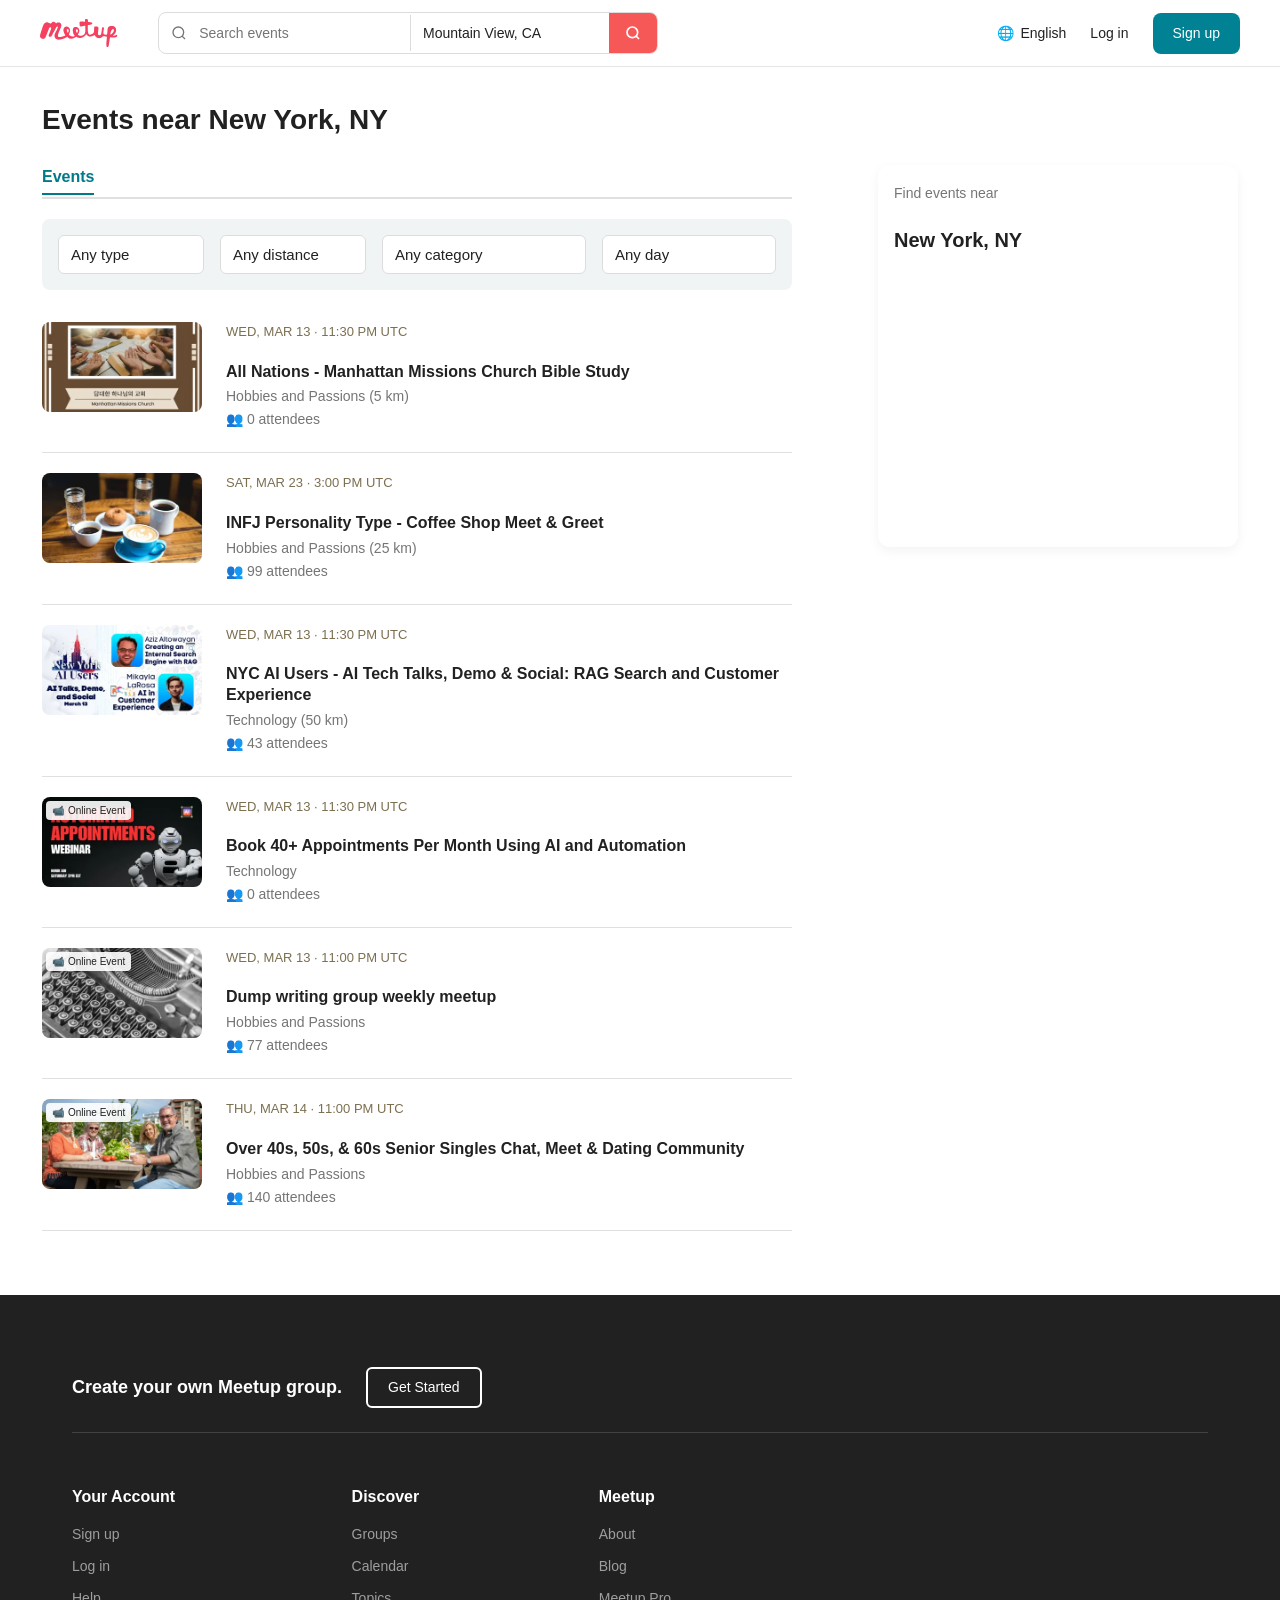
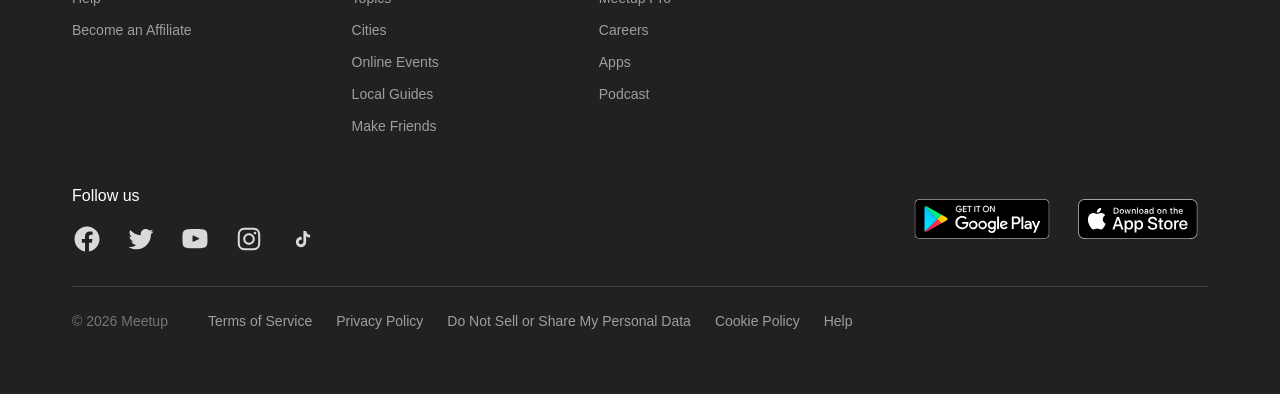
==== commit 5025d46e: "chore: update project" ====
--- a/events.html
+++ b/events.html
@@ -150,9 +150,9 @@
                 loading="lazy"
                 referrerpolicy="strict-origin-when-cross-origin"
               ></iframe>
-              <button class="browseInMapBtn" onclick="event.preventDefault()">
+              <!-- <button class="browseInMapBtn" onclick="event.preventDefault()">
                 Browse in map ↗
-              </button>
+              </button> -->
             </div>
           </div>
         </div>
--- a/styles/main.css
+++ b/styles/main.css
@@ -286,13 +286,11 @@
   text-decoration: underline;
 }
 
-/* --- МОБИЛЬНАЯ АДАПТАЦИЯ HERO-СЕКЦИИ (ЭКРАНЫ ДО 768PX) --- */
 @media (max-width: 768px) {
   .heroSection {
     padding: 24px 0;
   }
 
-  /* Перестраиваем текст и картинку в вертикальную колонку */
   .heroContent {
     flex-direction: column;
     text-align: left;
@@ -319,23 +317,20 @@
     margin-bottom: 16px;
   }
 
-  /* Кнопка Join Meetup сохраняется на мобильной версии */
   .joinMeetupBtn {
     width: auto;
     padding: 10px 20px;
     font-size: 14px;
   }
 
-  /* Картинка уходит вниз контента */
   .heroImageContainer {
     width: 100%;
     display: flex;
     justify-content: center;
-    order: 2; /* Гарантирует, что картинка будет в самом низу секции */
+    order: 2;
   }
 
   .heroImage {
-    /* Ваши точные мобильные размеры картинки */
     width: 215px;
     height: 154px;
     object-fit: contain;
--- a/styles/filter.css
+++ b/styles/filter.css
@@ -398,7 +398,7 @@
   width: 100%;
   box-sizing: border-box;
 }
-/* --- МОБИЛЬНАЯ СТРАНИЦА КАРТОЧЕК (ЭКРАНЫ ДО 768PX) --- */
+
 @media (max-width: 768px) {
   .featuredSection .container,
   .upcomingOnlineSection .container {
@@ -415,7 +415,6 @@
     line-height: 26px;
   }
 
-  /* Сетка карточек превращается в вертикальную ленту строк */
   .indexEventsGrid,
   .onlineEventsGrid {
     flex-direction: column;
@@ -423,24 +422,22 @@
     width: 100%;
   }
 
-  /* Сама карточка становится строкой шириной 370px */
   .featuredSection .eventCard,
   .upcomingOnlineSection .eventCard {
-    flex-direction: row; /* ИСПРАВЛЕНО: Картинка слева, текст справа */
+    flex-direction: row;
     width: 100%;
-    max-width: 370px; /* Ваша точная мобильная ширина карточки */
+    max-width: 370px;
     min-height: auto;
     height: auto;
     gap: 12px;
     margin: 0 auto;
     padding-bottom: 16px;
-    border-bottom: 1px solid #e0e0e0; /* Разделительная линия между строками */
-  }
-
-  /* Контейнер картинки сжимается до мобильных пропорций */
+    border-bottom: 1px solid #e0e0e0;
+  }
+
   .featuredSection .eventImageContainer,
   .upcomingOnlineSection .eventImageContainer {
-    width: 98px; /* Ваши точные размеры мобильной картинки */
+    width: 98px;
     height: 56px;
     flex-shrink: 0;
     border-radius: 4px;
@@ -453,12 +450,10 @@
     border-radius: 4px;
   }
 
-  /* Скрываем онлайн-бейдж на мини-картинке мобильной версии, чтобы не перегружать интерфейс */
   .onlineBadge {
     display: none;
   }
 
-  /* Текстовая правая часть карточки */
   .featuredSection .eventInfo,
   .upcomingOnlineSection .eventInfo {
     padding: 0;
@@ -479,13 +474,11 @@
     margin-bottom: 2px;
   }
 
-  /* Прячем иконки и выстраиваем участников и цену компактно */
   .eventMeta {
     padding-top: 4px;
     font-size: 12px;
   }
 }
-/* Footer на всю ширину экрана */
 
 @media (min-width: 769px) {
   body .footer,
--- a/styles/responsive.css
+++ b/styles/responsive.css
@@ -1075,3 +1075,37 @@
     overflow-wrap: break-word;
   }
 }
+@media (max-width: 1050px) {
+  .mapStickyWrapper {
+    display: none;
+  }
+}
+@media (max-width: 999px) {
+  .filtersContainer {
+    display: flex;
+    flex-wrap: nowrap;
+    gap: 12px;
+    width: 100%;
+    max-width: 100%;
+    overflow-x: auto;
+    overflow-y: hidden;
+    box-sizing: border-box;
+    -webkit-overflow-scrolling: touch;
+  }
+
+  .filtersContainer > * {
+    flex: 0 0 auto;
+  }
+}
+@media (min-width: 769px) and (max-width: 1250px) {
+  .eventsPageLayout {
+    padding-left: 24px;
+    padding-right: 24px;
+    box-sizing: border-box;
+  }
+  .pageTitle {
+    padding-left: 24px;
+    padding-right: 24px;
+    box-sizing: border-box;
+  }
+}
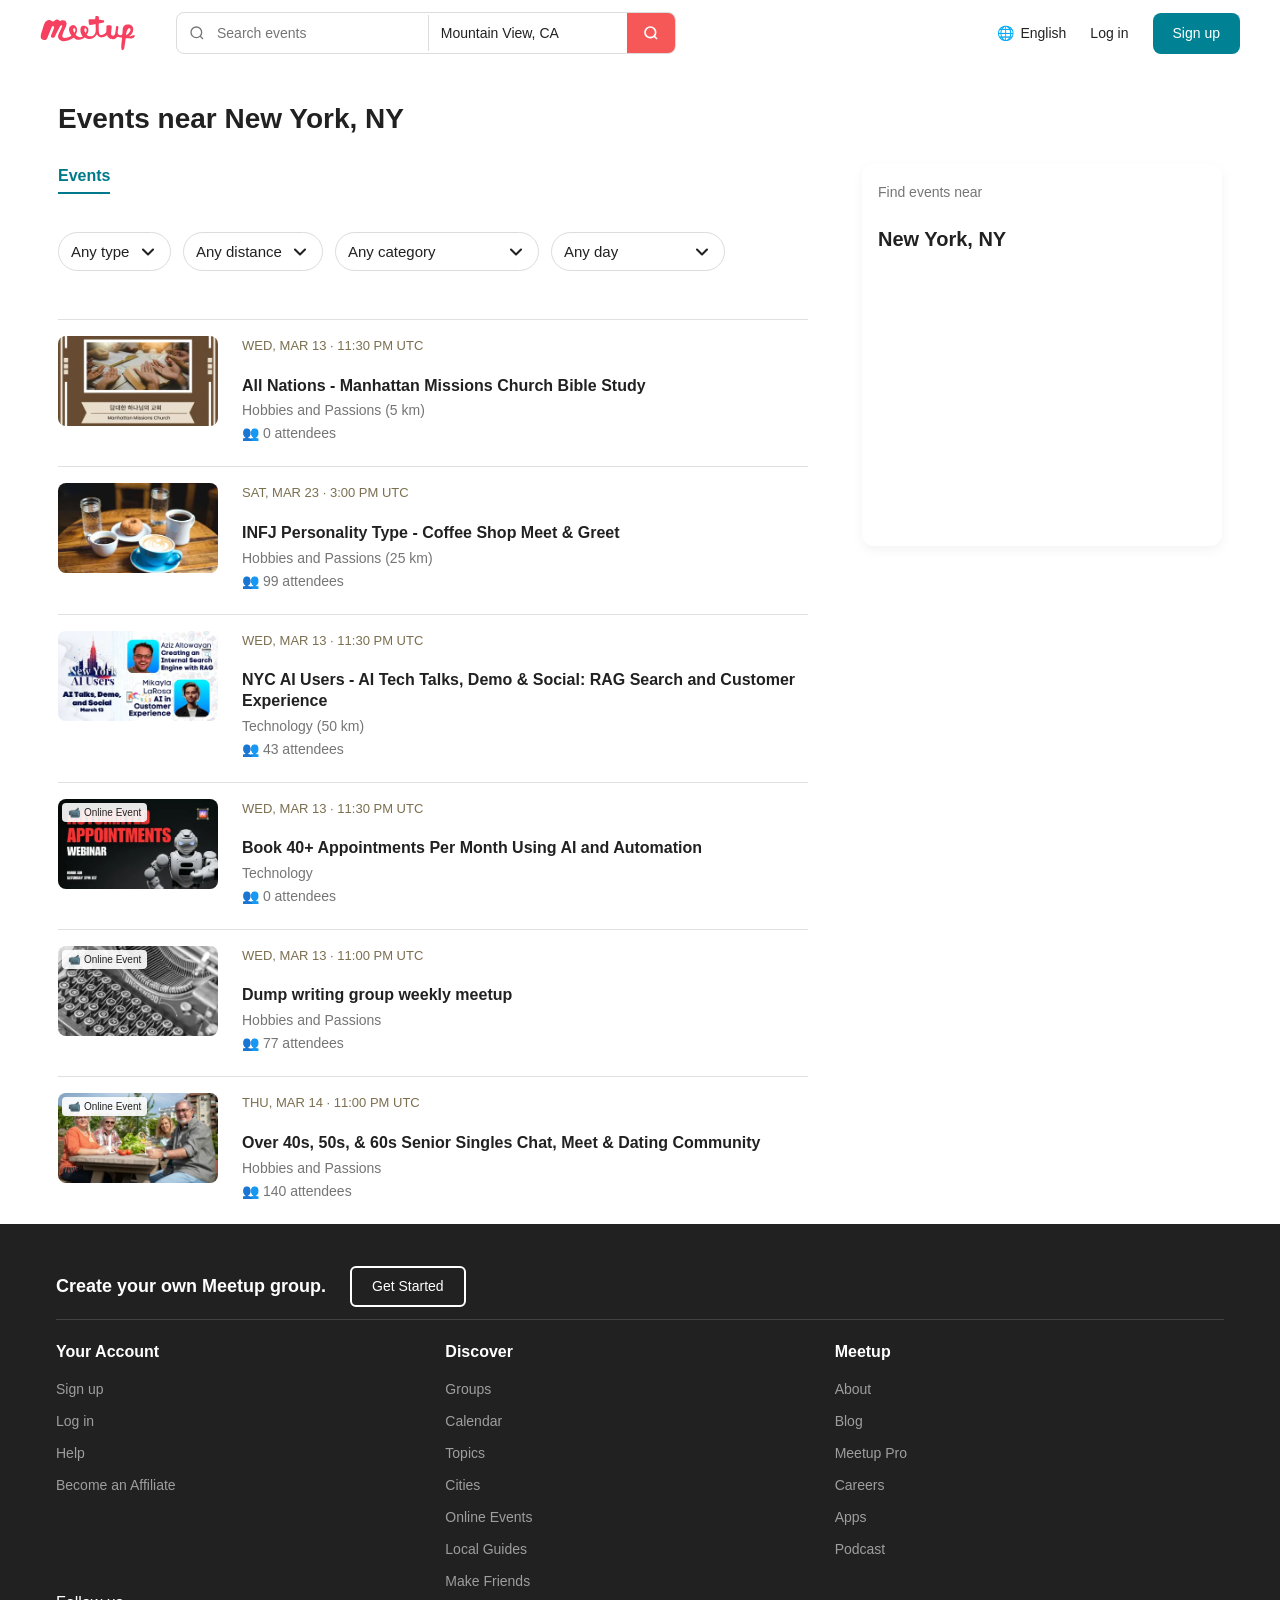
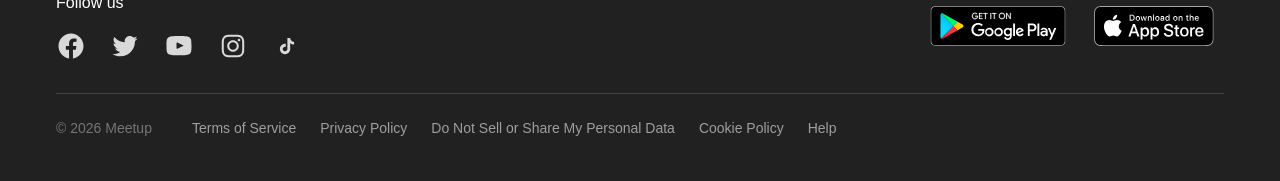
==== commit 3f1cd4e5: "feat: complete Meetup project with responsive design" ====
--- a/events.html
+++ b/events.html
@@ -150,9 +150,6 @@
                 loading="lazy"
                 referrerpolicy="strict-origin-when-cross-origin"
               ></iframe>
-              <!-- <button class="browseInMapBtn" onclick="event.preventDefault()">
-                Browse in map ↗
-              </button> -->
             </div>
           </div>
         </div>
--- a/styles/style.css
+++ b/styles/style.css
@@ -35,7 +35,6 @@
   max-width: 1512px;
   margin: 0 auto;
   background-color: #ffffff;
-  border-bottom: 1px solid #e6e6e6;
   margin-bottom: 0;
   padding: 12px 0;
   box-sizing: border-box;
@@ -69,8 +68,8 @@
 }
 
 .navbarLogo img {
-  height: 28px;
-  width: auto;
+  height: 34px;
+  width: 96px;
   display: block;
 }
 
@@ -194,43 +193,6 @@
   background-color: #006977;
 }
 
-.langSelector {
-  display: flex;
-  align-items: center;
-  gap: 6px;
-  cursor: pointer;
-  font-size: 14px;
-  font-weight: 500;
-  color: #212121;
-}
-
-.loginLink {
-  font-size: 14px;
-  font-weight: 500;
-  color: #212121;
-  text-decoration: none;
-  transition: color 0.2s ease;
-}
-
-.loginLink:hover {
-  color: #f65858;
-}
-
-.signUpBtn {
-  background-color: #008294;
-  color: #ffffff;
-  padding: 10px 20px;
-  border-radius: 8px;
-  font-size: 14px;
-  font-weight: 500;
-  text-decoration: none;
-  transition: background-color 0.2s ease;
-}
-
-.signUpBtn:hover {
-  background-color: #006977;
-}
-
 .popularCitiesSection {
   margin-top: 48px;
   margin-bottom: 60px;
@@ -387,8 +349,8 @@
 .footer {
   background-color: #212121;
   color: #ffffff;
-  padding: 40px 0 30px 0;
-  margin-top: 64px;
+  padding: 10px 0 10px 0;
+  margin-top: 20px;
   width: 100%;
 }
 
@@ -403,8 +365,8 @@
   align-items: center;
   gap: 24px;
   border-bottom: 1px solid #424242;
-  padding-bottom: 24px;
-  margin-bottom: 32px;
+  padding-bottom: 12px;
+  margin-bottom: 0;
 }
 
 .footerCreateText {
@@ -433,11 +395,10 @@
 }
 
 .footerLinksRow {
-  display: flex;
-  flex-direction: row;
-  justify-content: flex-start;
-  gap: 160px;
-  margin-bottom: 48px;
+  display: grid;
+  grid-template-columns: repeat(3, minmax(0, 1fr));
+  width: 100%;
+  gap: 0;
 }
 
 .footerColumn {
@@ -871,7 +832,7 @@
     gap: 12px;
     border-bottom: 1px solid #424242;
     padding-bottom: 16px;
-    margin-bottom: 24px;
+    margin-bottom: 0;
     box-sizing: border-box;
   }
 
--- a/styles/main.css
+++ b/styles/main.css
@@ -16,7 +16,8 @@
   display: flex;
   flex-direction: row;
   align-items: center;
-  justify-content: space-between;
+  justify-content: flex-start;
+  gap: 120px;
   max-width: 1196px;
   margin: 0 auto;
   width: 100%;
--- a/styles/filter.css
+++ b/styles/filter.css
@@ -7,18 +7,26 @@
 
 .filtersContainer {
   display: flex;
-  gap: 16px;
-  background-color: #f1f4f5;
-  padding: 16px;
-  border-radius: 8px;
+  flex-wrap: nowrap;
+  align-items: center;
+  justify-content: flex-start;
+  gap: 12px;
+  width: 100%;
+  max-width: 100%;
+  padding: 16px 0;
   margin-bottom: 32px;
+  background-color: transparent;
+  overflow-x: auto;
+  overflow-y: hidden;
+  box-sizing: border-box;
 }
 
 .filterGroup {
   display: flex;
   flex-direction: column;
   gap: 6px;
-  flex: 1;
+  flex: 0 0 auto;
+  width: auto;
 }
 
 .filterGroup label {
@@ -32,7 +40,7 @@
   color: #212121;
   padding: 10px 12px;
   border: 1px solid #dcdcdc;
-  border-radius: 6px;
+  border-radius: 40px;
   background-color: #ffffff;
   outline: none;
   cursor: pointer;
@@ -57,7 +65,22 @@
   border-color: #008294;
   box-shadow: 0 0 0 3px rgba(0, 130, 148, 0.15);
 }
-
+#filterType,
+#filterDistance,
+#filterCategory,
+#filterDate {
+  appearance: none;
+  -webkit-appearance: none;
+
+  background-image: url("data:image/svg+xml,%3Csvg xmlns='http://www.w3.org/2000/svg' viewBox='0 0 24 24' fill='none' stroke='%23212121' stroke-width='2.5' stroke-linecap='round' stroke-linejoin='round'%3E%3Cpath d='m6 9 6 6 6-6'/%3E%3C/svg%3E");
+
+  background-repeat: no-repeat;
+  background-position: right 12px center;
+  background-size: 20px;
+
+  padding-right: 40px;
+  cursor: pointer;
+}
 .noEventsMessage {
   font-size: 16px;
   color: #757575;
@@ -72,7 +95,6 @@
   align-items: center;
   margin-top: 48px;
   margin-bottom: 24px;
-  border-bottom: 1px solid #f0f0f0;
   padding-bottom: 8px;
   width: 100%;
   box-sizing: border-box;
@@ -87,8 +109,33 @@
 }
 
 .locationHighlight {
+  display: inline-flex;
+  align-items: center;
+  gap: 12px;
+
+  font-size: 20px;
+  font-weight: 600;
   color: #00798a;
   font-style: normal;
+
+  background-color: #f0fbfd;
+  border: none;
+  border-radius: 8px;
+  padding: 8px 12px;
+}
+
+.locationHighlight::after {
+  content: "";
+  display: inline-block;
+  width: 24px;
+  height: 24px;
+  flex-shrink: 0;
+
+  background-color: #00798a;
+  -webkit-mask: url("data:image/svg+xml,%3Csvg xmlns='http://www.w3.org/2000/svg' viewBox='0 0 24 24'%3E%3Cpath fill='black' d='M3 17.25V21h3.75L17.81 9.94l-3.75-3.75L3 17.25zm17.71-10.04a1.003 1.003 0 0 0 0-1.42l-2.5-2.5a1.003 1.003 0 0 0-1.42 0l-1.83 1.83 3.75 3.75 2-1.66z'/%3E%3C/svg%3E")
+    center / contain no-repeat;
+  mask: url("data:image/svg+xml,%3Csvg xmlns='http://www.w3.org/2000/svg' viewBox='0 0 24 24'%3E%3Cpath fill='black' d='M3 17.25V21h3.75L17.81 9.94l-3.75-3.75L3 17.25zm17.71-10.04a1.003 1.003 0 0 0 0-1.42l-2.5-2.5-2-1.66z'/%3E%3C/svg%3E")
+    center / contain no-repeat;
 }
 
 .seeAllLink {
@@ -114,6 +161,42 @@
   margin-bottom: 48px;
   width: 100%;
 }
+@media (min-width: 769px) {
+  .indexEventsGrid,
+  .onlineEventsGrid {
+    display: grid;
+    grid-template-columns: repeat(2, minmax(0, 1fr));
+    gap: 24px;
+  }
+
+  .indexEventsGrid .eventCard,
+  .onlineEventsGrid .eventCard {
+    width: 100%;
+    min-width: 0;
+    margin: 0;
+  }
+
+  .indexEventsGrid .eventImageContainer,
+  .onlineEventsGrid .eventImageContainer,
+  .indexEventsGrid .eventImage,
+  .onlineEventsGrid .eventImage {
+    width: 100%;
+  }
+}
+
+@media (min-width: 1000px) {
+  .indexEventsGrid,
+  .onlineEventsGrid {
+    grid-template-columns: repeat(3, minmax(0, 1fr));
+  }
+}
+
+@media (min-width: 1300px) {
+  .indexEventsGrid,
+  .onlineEventsGrid {
+    grid-template-columns: repeat(4, minmax(0, 1fr));
+  }
+}
 
 .eventImageContainer {
   position: relative;
@@ -238,25 +321,25 @@
 }
 
 .eventsPageLayout {
-  display: flex;
-  flex-direction: row;
-  justify-content: space-between;
-  align-items: flex-start;
-  gap: 48px;
+  display: grid;
+  grid-template-columns: minmax(0, 1fr) 360px;
+  gap: 24px;
+  align-items: start;
   margin-top: 24px;
 }
 
 .eventsLeftColumn {
-  flex: 1;
+  width: 100%;
+  min-width: 0;
   max-width: 750px;
 }
 
 .eventsRightColumn {
-  width: 360px;
+  width: 100%;
+  min-width: 0;
 }
 
 .eventsTabHeader {
-  border-bottom: 2px solid #e0e0e0;
   margin-bottom: 20px;
   padding-bottom: 8px;
 }
@@ -278,8 +361,9 @@
   display: flex;
   flex-direction: row;
   gap: 24px;
-  padding-bottom: 20px;
-  border-bottom: 1px solid #e0e0e0;
+  padding: 16px 0 0;
+  border-bottom: 0;
+  border-top: 1px solid #e0e0e0;
   cursor: pointer;
 }
 
--- a/styles/responsive.css
+++ b/styles/responsive.css
@@ -19,16 +19,10 @@
   body main.container {
     width: 100%;
     max-width: 100%;
-    padding: 0 16px;
-    margin: 0 auto;
-    box-sizing: border-box;
-  }
-
-  body .container {
-    width: 100%;
-    max-width: 100%;
-    padding-left: 0;
-    padding-right: 0;
+    padding-left: 32px;
+    padding-right: 32px;
+    margin-left: auto;
+    margin-right: auto;
     box-sizing: border-box;
   }
 
@@ -75,13 +69,16 @@
   }
 
   body .langSelector,
-  body .loginLink {
-    font-size: 11px;
-  }
-
+  body .langText,
+  body .loginLink,
   body .signUpBtn {
-    padding: 7px 9px;
-    font-size: 11px;
+    font-size: 12px;
+    font-weight: 500;
+    line-height: 18px;
+  }
+
+  body .signUpBtn {
+    padding: 6px 10px;
   }
 
   body .navbarSearch {
@@ -200,9 +197,10 @@
     min-height: 0;
     height: auto;
     margin: 0;
-    padding: 0 0 12px;
+    padding: 16px 0 0;
     gap: 12px;
-    border-bottom: 1px solid #e0e0e0;
+    border-bottom: none;
+    border-top: 1px solid #e0e0e0;
     box-sizing: border-box;
   }
 
@@ -228,7 +226,7 @@
   }
 
   body .eventTitle {
-    font-size: 13px;
+    font-size: 14px;
     line-height: 17px;
     min-height: 0;
     margin-bottom: 4px;
@@ -358,44 +356,6 @@
     display: inline-block;
     font-size: 20px;
     border-bottom: 4px solid #00798a;
-  }
-
-  body .filtersContainer {
-    display: flex;
-    flex-wrap: nowrap;
-    gap: 12px;
-    overflow-x: auto;
-    overflow-y: hidden;
-    background: transparent;
-    border-radius: 0;
-    margin: 0 -16px 18px;
-    padding: 0 16px 10px;
-    -webkit-overflow-scrolling: touch;
-  }
-
-  body .filterGroup {
-    flex: 0 0 auto;
-    width: auto;
-  }
-
-  body .filterGroup select {
-    width: auto;
-    min-width: 118px;
-    height: 46px;
-    padding: 0 36px 0 18px;
-    border: 0;
-    border-radius: 24px;
-    background-color: #f1f2f3;
-    font-size: 14px;
-    white-space: nowrap;
-  }
-
-  body #filterDistance {
-    min-width: 145px;
-  }
-
-  body #filterCategory {
-    min-width: 155px;
   }
 
   body .eventsListContainer {
@@ -467,7 +427,7 @@
     align-items: center;
     justify-content: space-between;
     gap: 12px;
-    padding-bottom: 24px;
+    /* padding-bottom: 24px; */
     border-bottom: 1px solid #555;
   }
 
@@ -559,11 +519,25 @@
     height: 125px;
   }
 }
-
+/* @media (min-width: 769px) {
+  body main {
+    padding-left: 32px;
+    padding-right: 32px;
+    box-sizing: border-box;
+  }
+} */
+/* @media (min-width: 769px) and (max-width: 1199px) {
+  body main {
+    width: 100%;
+    max-width: 100%;
+    padding: 0 32px;
+    box-sizing: border-box;
+  } */
 @media (min-width: 769px) and (max-width: 1199px) {
   body main {
     width: 100%;
-    max-width: 100%;
+    max-width: 1196px;
+    margin: 0 auto;
     padding: 0 32px;
     box-sizing: border-box;
   }
@@ -691,19 +665,13 @@
   body .footerContent {
     width: 100%;
     max-width: 100%;
-    padding: 32px;
+    padding: 16px;
     box-sizing: border-box;
   }
 
   body .footerLinksRow {
     display: grid;
     grid-template-columns: repeat(3, minmax(0, 1fr));
-    gap: 24px;
-  }
-
-  body .eventsPageLayout {
-    display: grid;
-    grid-template-columns: minmax(0, 1fr) 240px;
     gap: 24px;
   }
 
@@ -797,7 +765,6 @@
     grid-template-columns: minmax(0, 1fr);
     gap: 0;
     padding: 24px 16px;
-    background: transparent;
   }
   body .joinMeetupTextContent {
     display: contents;
@@ -987,7 +954,7 @@
     display: none;
   }
 }
-/* Tablet and small laptop: 769–1350px */
+
 @media (min-width: 769px) and (max-width: 1350px) {
   body .categoriesContainer {
     display: grid;
@@ -1075,37 +1042,112 @@
     overflow-wrap: break-word;
   }
 }
-@media (max-width: 1050px) {
+@media (min-width: 769px) and (max-width: 1050px) {
+  body .eventsPageLayout {
+    display: block;
+  }
+
+  body .eventsLeftColumn {
+    width: 100%;
+    max-width: 100%;
+  }
+
+  body .eventsRightColumn {
+    display: none;
+  }
+}
+
+@media (max-width: 768px) {
   .mapStickyWrapper {
     display: none;
   }
 }
-@media (max-width: 999px) {
-  .filtersContainer {
-    display: flex;
-    flex-wrap: nowrap;
-    gap: 12px;
-    width: 100%;
-    max-width: 100%;
-    overflow-x: auto;
-    overflow-y: hidden;
-    box-sizing: border-box;
-    -webkit-overflow-scrolling: touch;
-  }
-
-  .filtersContainer > * {
-    flex: 0 0 auto;
-  }
-}
-@media (min-width: 769px) and (max-width: 1250px) {
-  .eventsPageLayout {
-    padding-left: 24px;
-    padding-right: 24px;
-    box-sizing: border-box;
-  }
-  .pageTitle {
-    padding-left: 24px;
-    padding-right: 24px;
-    box-sizing: border-box;
-  }
-}
+
+@media (min-width: 50px) and (max-width: 1514px) {
+  body main,
+  body main.container {
+    width: 100%;
+    padding-left: 12px;
+    padding-right: 12px;
+    box-sizing: border-box;
+  }
+}
+@media (min-width: 50px) and (max-width: 1500px) {
+  body main,
+  body main.container {
+    width: 100%;
+    padding-left: 16px;
+    padding-right: 16px;
+    box-sizing: border-box;
+  }
+
+  body .footer .footerContent {
+    padding-left: 16px;
+    padding-right: 16px;
+    box-sizing: border-box;
+  }
+}
+@media (max-width: 768px) {
+  body main.container {
+    width: 100%;
+    max-width: 100%;
+    padding-left: 16px;
+    padding-right: 16px;
+    box-sizing: border-box;
+  }
+
+  body .categoriesSection,
+  body .popularCitiesSection,
+  body .howMeetupSection,
+  body .friendshipsSection {
+    padding-left: 0;
+    padding-right: 0;
+  }
+
+  body .footer .footerContent {
+    padding-left: 16px;
+    padding-right: 16px;
+  }
+
+  body .heroText {
+    padding-left: 0;
+    padding-right: 0;
+    margin-left: 0;
+    margin-right: 0;
+  }
+
+  body footer .container {
+    width: 100%;
+    max-width: 100%;
+    padding-left: 16px;
+    padding-right: 16px;
+    box-sizing: border-box;
+  }
+
+  body .heroContent.container {
+    padding-left: 0;
+    padding-right: 0;
+  }
+}
+@media (max-width: 768px) {
+  body footer .container {
+    width: 100%;
+    max-width: 100%;
+    padding-left: 16px;
+    padding-right: 16px;
+    box-sizing: border-box;
+  }
+
+  body footer .footerContent {
+    padding-left: 0;
+    padding-right: 0;
+  }
+}
+@media (max-width: 768px) {
+  body footer .container.footerContent {
+    width: 100%;
+    max-width: 100%;
+    padding: 16px 0 16px;
+    box-sizing: border-box;
+  }
+}
